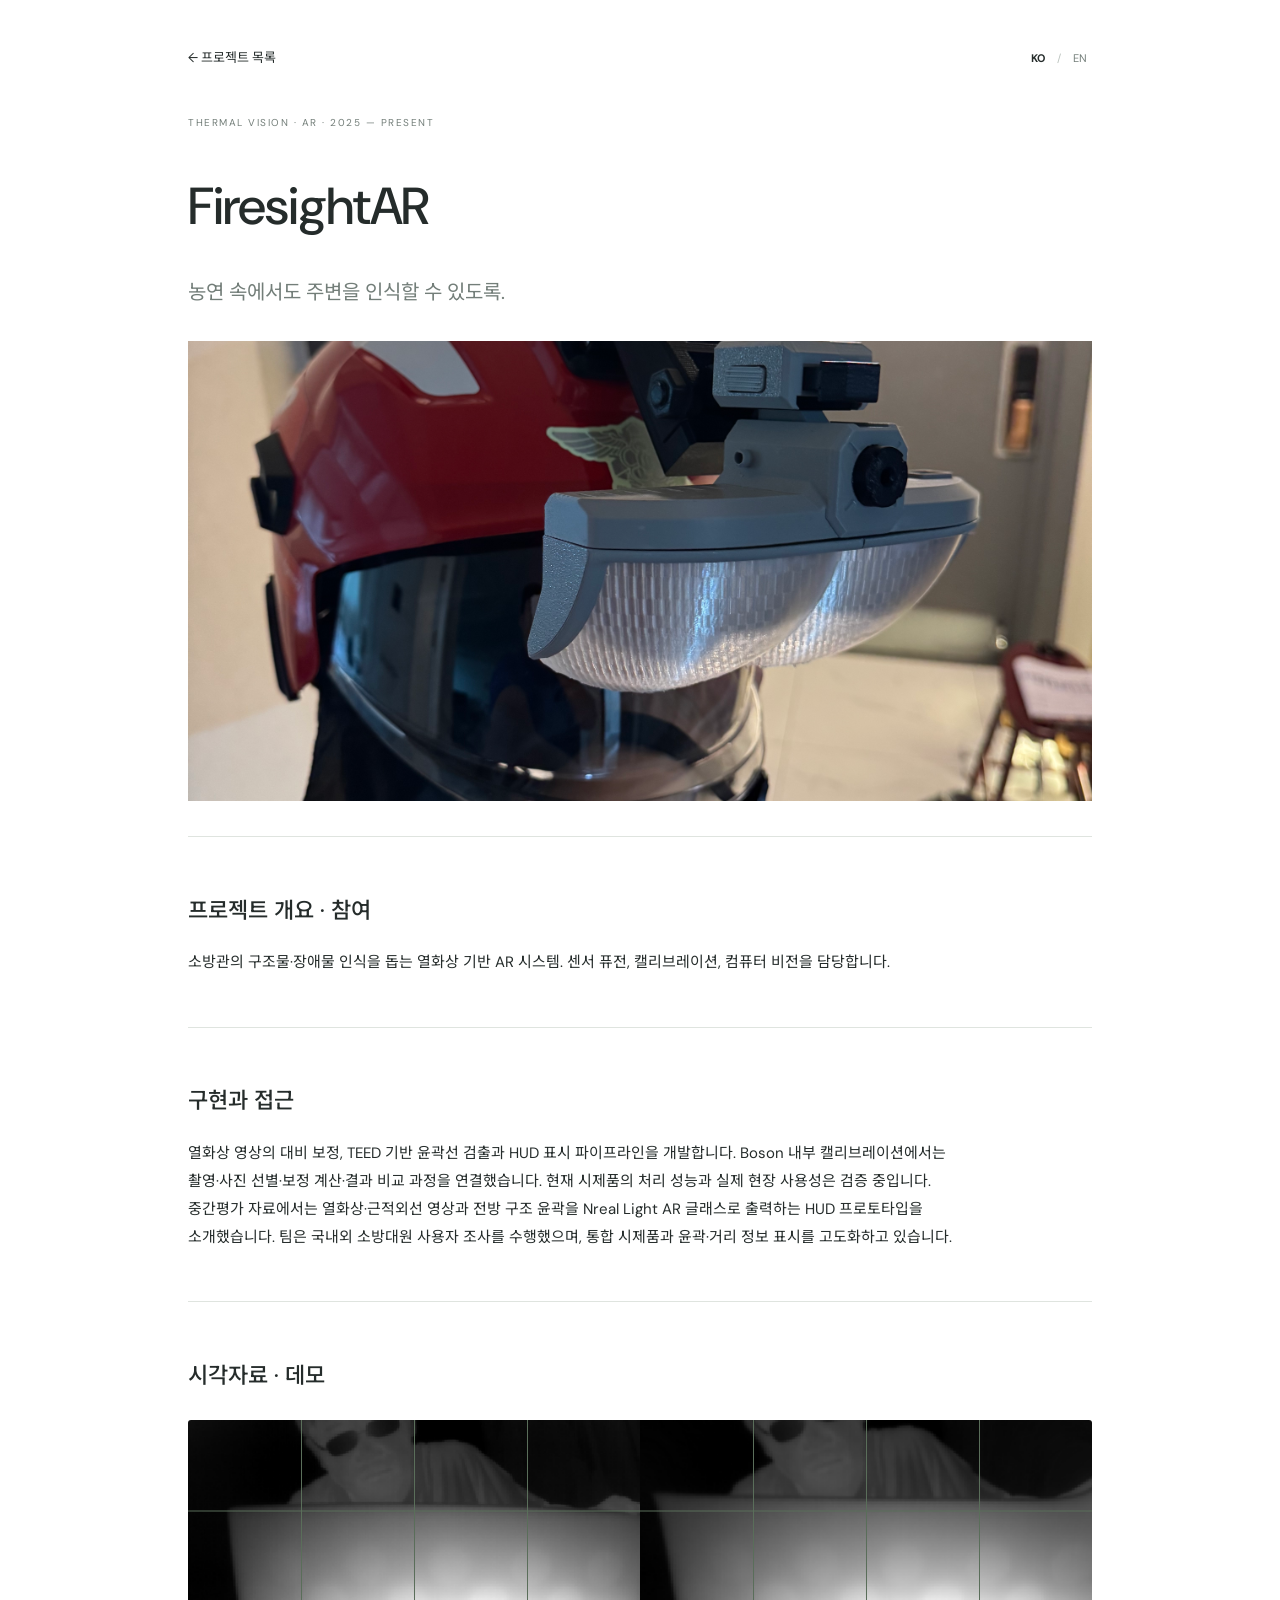
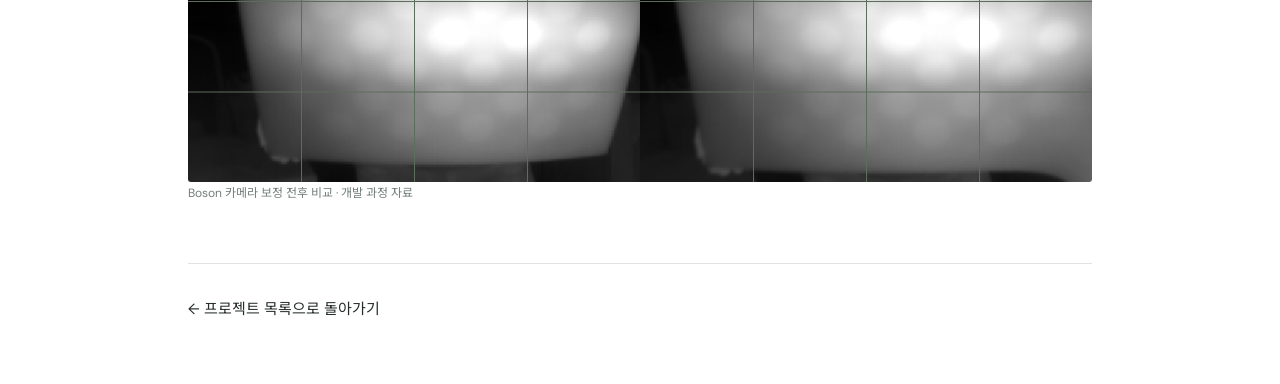
==== project-firesight.html @ 944ee296 "Publish bilingual CV and project portfolio" ====
<!doctype html><html lang="ko" data-lang="ko"><head><meta charset="utf-8"><meta name="viewport" content="width=device-width,initial-scale=1"><title>FiresightAR — Sihyeon Yu</title><link rel="stylesheet" href="style.css"><script src="app.js" defer></script></head><body><main class="case-study"><header><a href="index.html#project-firesight"><span class="i18n "><span lang="ko">← 프로젝트 목록</span><span lang="en">← All projects</span></span></a><div class="language" aria-label="Language"><button type="button" data-language="ko" aria-pressed="true">KO</button><span>/</span><button type="button" data-language="en" aria-pressed="false">EN</button></div></header><section class="case-hero"><span class="eyebrow">THERMAL VISION · AR · 2025 — PRESENT</span><h1 class="i18n "><span lang="ko">FiresightAR</span><span lang="en">FiresightAR</span></h1><p class="i18n case-subtitle"><span lang="ko">농연 속에서도 주변을 인식할 수 있도록.</span><span lang="en">Making surroundings legible in low visibility.</span></p><div class="case-cover firesight"><img src="assets/firesight-prototype.jpg" alt="FiresightAR" loading="lazy"></div></section><section><h2 class="i18n "><span lang="ko">프로젝트 개요 · 참여</span><span lang="en">Overview & contribution</span></h2><p class="i18n "><span lang="ko">소방관의 구조물·장애물 인식을 돕는 열화상 기반 AR 시스템. 센서 퓨전, 캘리브레이션, 컴퓨터 비전을 담당합니다.</span><span lang="en">A thermal-imaging AR system for firefighter situational awareness. My work focuses on sensor fusion, calibration, and computer vision.</span></p></section><section><h2 class="i18n "><span lang="ko">구현과 접근</span><span lang="en">Approach & implementation</span></h2><p class="i18n "><span lang="ko">열화상 영상의 대비 보정, TEED 기반 윤곽선 검출과 HUD 표시 파이프라인을 개발합니다. Boson 내부 캘리브레이션에서는 촬영·사진 선별·보정 계산·결과 비교 과정을 연결했습니다. 현재 시제품의 처리 성능과 실제 현장 사용성은 검증 중입니다. 중간평가 자료에서는 열화상·근적외선 영상과 전방 구조 윤곽을 Nreal Light AR 글래스로 출력하는 HUD 프로토타입을 소개했습니다. 팀은 국내외 소방대원 사용자 조사를 수행했으며, 통합 시제품과 윤곽·거리 정보 표시를 고도화하고 있습니다.</span><span lang="en">I develop a pipeline for thermal-image enhancement, TEED-based edge detection, and HUD visualization. The Boson intrinsic-calibration workflow connects capture, image selection, calibration, and result review. Runtime performance and field usability remain under evaluation. The interim project review documents a HUD prototype displaying thermal/near-infrared imagery and structural outlines through Nreal Light AR glasses. The team conducted firefighter user research in Korea and the US; integration and outline/distance visualization remain ongoing development work.</span></p></section><section class="case-materials"><h2 class="i18n "><span lang="ko">시각자료 · 데모</span><span lang="en">Visuals & demo</span></h2><figure class="calibration"><img src="assets/thermal.png" alt="Boson calibration comparison" loading="lazy"><figcaption><span class="i18n "><span lang="ko">Boson 카메라 보정 전후 비교 · 개발 과정 자료</span><span lang="en">Boson calibration comparison · work in progress</span></span></figcaption></figure></section><footer><a href="index.html#project-firesight"><span class="i18n "><span lang="ko">← 프로젝트 목록으로 돌아가기</span><span lang="en">← Back to all projects</span></span></a></footer></main></body></html>
---- style.css ----
@import url('https://fonts.googleapis.com/css2?family=DM+Sans:wght@400;500;600;700&family=Noto+Sans+KR:wght@400;500;600;700&display=swap');
:root{--ink:#252c2b;--muted:#737e79;--accent:#39766b;--line:#dfe4df;--bg:#ffffff}*{box-sizing:border-box}html{scroll-behavior:smooth;scroll-padding-top:35px}body{margin:0;background:var(--bg);color:var(--ink);font-family:'DM Sans','Noto Sans KR',sans-serif;font-size:15px;line-height:1.85;word-break:keep-all}html[data-lang=ko] [lang=en],html[data-lang=en] [lang=ko]{display:none}a{color:inherit;text-decoration:none}a:hover{color:var(--accent)}a:focus-visible,button:focus-visible,summary:focus-visible{outline:2px solid var(--accent);outline-offset:5px}.shell{max-width:1360px;margin:auto;display:grid;grid-template-columns:260px minmax(0,1fr);gap:86px;padding:0 64px}aside{position:sticky;top:0;height:100vh;max-height:1000px;padding:48px 0 30px;display:flex;flex-direction:column}.wordmark{font-size:42px;font-weight:700;line-height:1;letter-spacing:-4px}.wordmark span{color:var(--accent)}h1{font-size:28px;margin:46px 0 0;letter-spacing:-1px;font-weight:500}.name-secondary{margin:0;color:var(--muted);font-size:14px}.identity>p:last-child{font-size:13px;color:var(--muted);line-height:1.8;margin-top:20px}nav{display:grid;gap:10px;margin-top:44px;font-size:14px}nav a{position:relative;padding-left:18px;color:var(--muted)}nav a:before{content:'';position:absolute;left:0;top:12px;width:5px;height:5px;border-radius:50%;background:transparent}nav a.active{color:var(--ink)}nav a.active:before{background:var(--accent)}.aside-bottom{margin-top:auto;padding-top:24px}.email{font-size:12px}.aside-bottom small{font-size:9px;letter-spacing:1.7px;color:var(--muted)}main{min-width:0}header{display:flex;align-items:center;justify-content:space-between;padding:43px 0 0}.eyebrow,.number{font-size:10px;letter-spacing:1.5px;color:var(--muted)}.language{display:flex;align-items:center;gap:7px;font-size:11px}.language button{background:none;border:0;font:inherit;color:var(--muted);cursor:pointer;padding:5px}.language button[aria-pressed=true]{color:var(--ink);font-weight:700}.language>span{color:#bbc3be}section{padding:58px 0;border-bottom:1px solid var(--line)}.intro{padding-top:66px;padding-bottom:65px}.intro-label{font-size:12px;display:flex;align-items:center;gap:9px;color:var(--muted)}.dot{width:6px;height:6px;border-radius:100%;background:var(--accent)}.intro h2{font-size:clamp(30px,3.6vw,48px);line-height:1.35;font-weight:500;letter-spacing:-2px;margin:23px 0 28px}.intro em{font-style:normal;color:var(--accent)}.intro p{max-width:630px;color:#69746f;font-size:14px}.intro .intro-description{font-size:17px;line-height:1.85;color:var(--ink);margin-bottom:15px}.interests{display:flex;gap:8px;flex-wrap:wrap;margin-top:27px}.interests span{border:1px solid var(--line);border-radius:30px;padding:4px 12px;font-size:10px;color:#596b63}.section-head{display:flex;align-items:center;gap:18px;margin-bottom:35px}.section-head h2{font-size:21px;font-weight:500;letter-spacing:-.6px;margin:0}.number{font-size:11px;color:var(--accent)}.project{display:grid;grid-template-columns:220px minmax(0,1fr);gap:28px;margin:0 0 44px}.project:last-child{margin-bottom:0}.project-image{height:165px;overflow:hidden;background:#edf0eb;border-radius:3px;margin-top:5px}.project-image img{height:100%;width:100%;object-fit:cover}.project-image.loupe img{object-fit:cover;transform:scale(1.3)}.project-image.sophybara img{object-fit:contain;background:#f1eee5;padding:9px}.project-image.firesight img{object-fit:cover;filter:contrast(1.2)}.project-meta{display:flex;justify-content:space-between;gap:8px;font-size:8px;letter-spacing:.5px;color:var(--muted);line-height:1.7}.project-meta time{white-space:nowrap}h3{font-size:20px;font-weight:500;line-height:1.5;margin:9px 0}.project-info p{font-size:12px;line-height:1.9;color:#6b756f;margin:9px 0}.project-info .project-subtitle{color:var(--ink);font-size:13px}.links{display:flex;flex-wrap:wrap;gap:8px 18px;font-size:11px;margin:12px 0}.links a{border-bottom:1px solid #bdcac2;padding-bottom:1px}.links a>span:last-child{margin-left:4px;color:var(--accent)}details{margin-top:12px}summary{list-style:none;cursor:pointer;font-size:11px;color:var(--accent);display:flex;justify-content:space-between;max-width:180px}summary::-webkit-details-marker{display:none}details[open] summary>span:last-child{transform:rotate(45deg)}.detail-content{padding-top:7px}video{width:100%;max-height:360px;background:#131815;border-radius:3px;margin-top:12px}.road-art{height:100%;display:flex;align-items:center;justify-content:center;flex-direction:column;background:#e4eae3;position:relative}.road-art>span{font-size:46px;font-weight:600;color:#617b6a;letter-spacing:-5px}.road-art b{font-size:11px;font-weight:400;letter-spacing:1px}.road-art i{width:160%;height:1px;background:#c2cfc0;transform:rotate(-25deg);position:absolute}.row-meta{display:flex;justify-content:space-between;gap:15px;color:var(--muted);font-size:12px}.lead-small{font-size:16px;margin-top:25px}ul{padding-left:19px;color:#69746f;font-size:13px}li{padding:4px 0}.paper{border-left:2px solid var(--accent);padding-left:24px}.paper h3{font-size:19px;max-width:650px;line-height:1.6}.paper p{font-size:13px;color:#6b756f}.paper .authors{font-size:11px}.authors strong{color:var(--ink);font-weight:600}.timeline-entry{display:grid;grid-template-columns:130px 1fr;gap:20px;margin:25px 0}.timeline-entry>time{color:var(--muted);font-size:11px;padding-top:5px}.timeline-entry h3{font-size:14px;margin:0;font-weight:500}.timeline-entry p{font-size:12px;color:var(--muted);margin:5px 0}.timeline-entry .links{margin:5px 0}.activity-links{margin-left:150px;margin-top:-12px}footer{padding:65px 0 30px}footer h2{font-size:26px;font-weight:500;letter-spacing:-.7px}.contact{font-size:17px;color:var(--accent)}.footer-meta{border-top:1px solid var(--line);margin-top:70px;padding-top:21px;display:flex;justify-content:space-between;gap:12px;font-size:10px;color:var(--muted)}.skip{position:fixed;left:10px;top:-100px;z-index:50;background:white;padding:10px}.skip:focus{top:10px}@media(min-width:1450px){.shell{gap:110px}}@media(max-width:1100px){.shell{padding:0 35px;gap:45px;grid-template-columns:210px minmax(0,1fr)}.project{grid-template-columns:160px 1fr;gap:20px}.project-image{height:130px}.project-meta{display:block}.project-meta time{display:block}}@media(max-width:760px){.shell{display:block;padding:0 24px}aside{position:static;height:auto;padding:26px 0 22px;display:grid;grid-template-columns:auto 1fr;gap:0 22px;border-bottom:1px solid var(--line)}.wordmark{font-size:38px;align-self:center}.identity h1{font-size:21px;margin:0}.identity .name-secondary{font-size:11px}.identity>p:last-child,.aside-bottom{display:none}nav{display:flex;grid-column:1/-1;overflow:auto;gap:21px;margin:25px 0 0;font-size:12px;white-space:nowrap}nav a{padding-left:0}nav a:before{display:none}header{padding-top:22px}.intro{padding-top:40px;padding-bottom:40px}.intro h2{font-size:34px;letter-spacing:-1.5px}.intro .intro-description{font-size:15px}.intro p{font-size:13px}.project{grid-template-columns:1fr;gap:15px;margin-bottom:38px}.project-image{height:220px;margin:0}.project-image.loupe img{transform:none;object-fit:cover}.project-image.sophybara img{padding:15px}.project-meta{display:flex;font-size:8px}.project-info p{font-size:13px}section{padding:40px 0}.section-head{margin-bottom:25px}.timeline-entry{grid-template-columns:85px 1fr;gap:13px}.timeline-entry>time{font-size:10px}.row-meta{display:block}.row-meta time{display:block}.activity-links{margin-left:98px}.footer-meta{flex-wrap:wrap;margin-top:45px}.paper{padding-left:17px}footer{padding-top:45px}}@media(prefers-reduced-motion:reduce){html{scroll-behavior:auto}}@media print{aside,header,.language,video,details,footer{display:none}.shell{display:block;padding:0}section{break-inside:avoid}body{background:#fff}.project{break-inside:avoid}}
.cone-art{height:100%;padding:15px;background:#eaf0e8;display:flex;flex-direction:column;align-items:center;justify-content:center}.cone-art span,.cone-art b{font-size:9px;letter-spacing:2px;color:#608477;font-weight:400}.cone-art svg{max-height:110px;width:100%}

.project-image.firesight img{filter:none;object-position:50% 58%}.calibration{margin:15px 0}.calibration img{width:100%;border-radius:3px}.calibration figcaption{font-size:10px;color:var(--muted)}

.project-image>a{display:block;height:100%}.project-open{display:inline-block;margin-top:12px;font-size:12px;color:var(--accent);border-bottom:1px solid var(--line);padding-bottom:3px}.case-study{max-width:1000px;margin:auto;padding:0 48px}.case-study header{gap:24px}.case-study header>a{font-size:13px}.case-study section{padding:35px 0}.case-hero h1{font-size:52px;margin:22px 0 8px}.case-subtitle{color:var(--muted);font-size:20px}.case-cover{margin-top:30px;background:#f7f8f7;text-align:center}.case-cover img{display:block;width:100%;max-height:520px;object-fit:contain}.case-cover.firesight img{object-fit:cover;object-position:50% 58%;height:460px}.case-study h2{font-size:22px;font-weight:500}.case-study p{max-width:78ch}.case-materials img,.case-materials video{display:block;max-width:100%;width:100%;height:auto}.case-materials figure{margin:24px 0}.case-materials figcaption{font-size:12px;color:var(--muted)}.case-materials video{background:#111}.video-embed{aspect-ratio:16/9}.video-embed iframe{width:100%;height:100%;border:0}.article-list{padding-left:18px;font-size:12px}.article-list li{margin:8px 0}.case-study footer{padding:32px 0 60px}@media(max-width:760px){.case-study{padding:0 24px}.case-hero h1{font-size:36px}.case-subtitle{font-size:16px}.case-cover.firesight img{height:320px}}
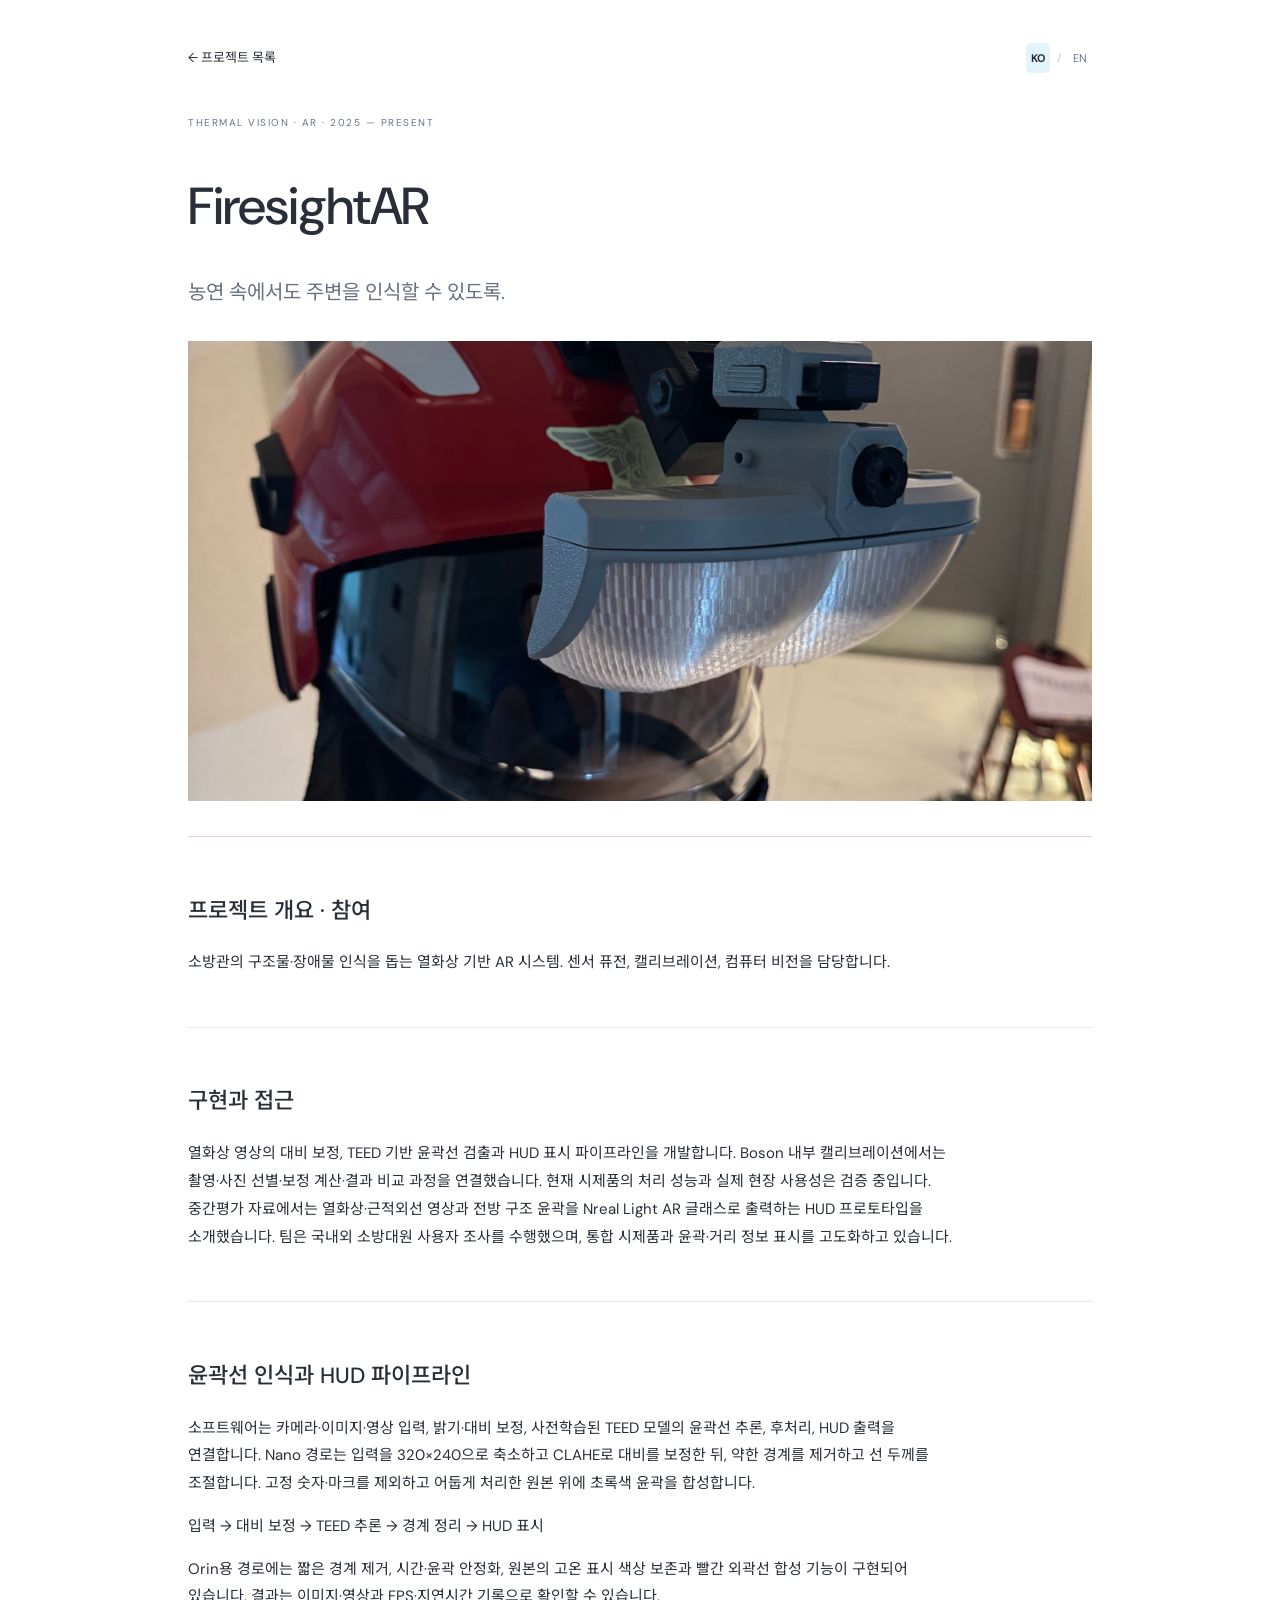
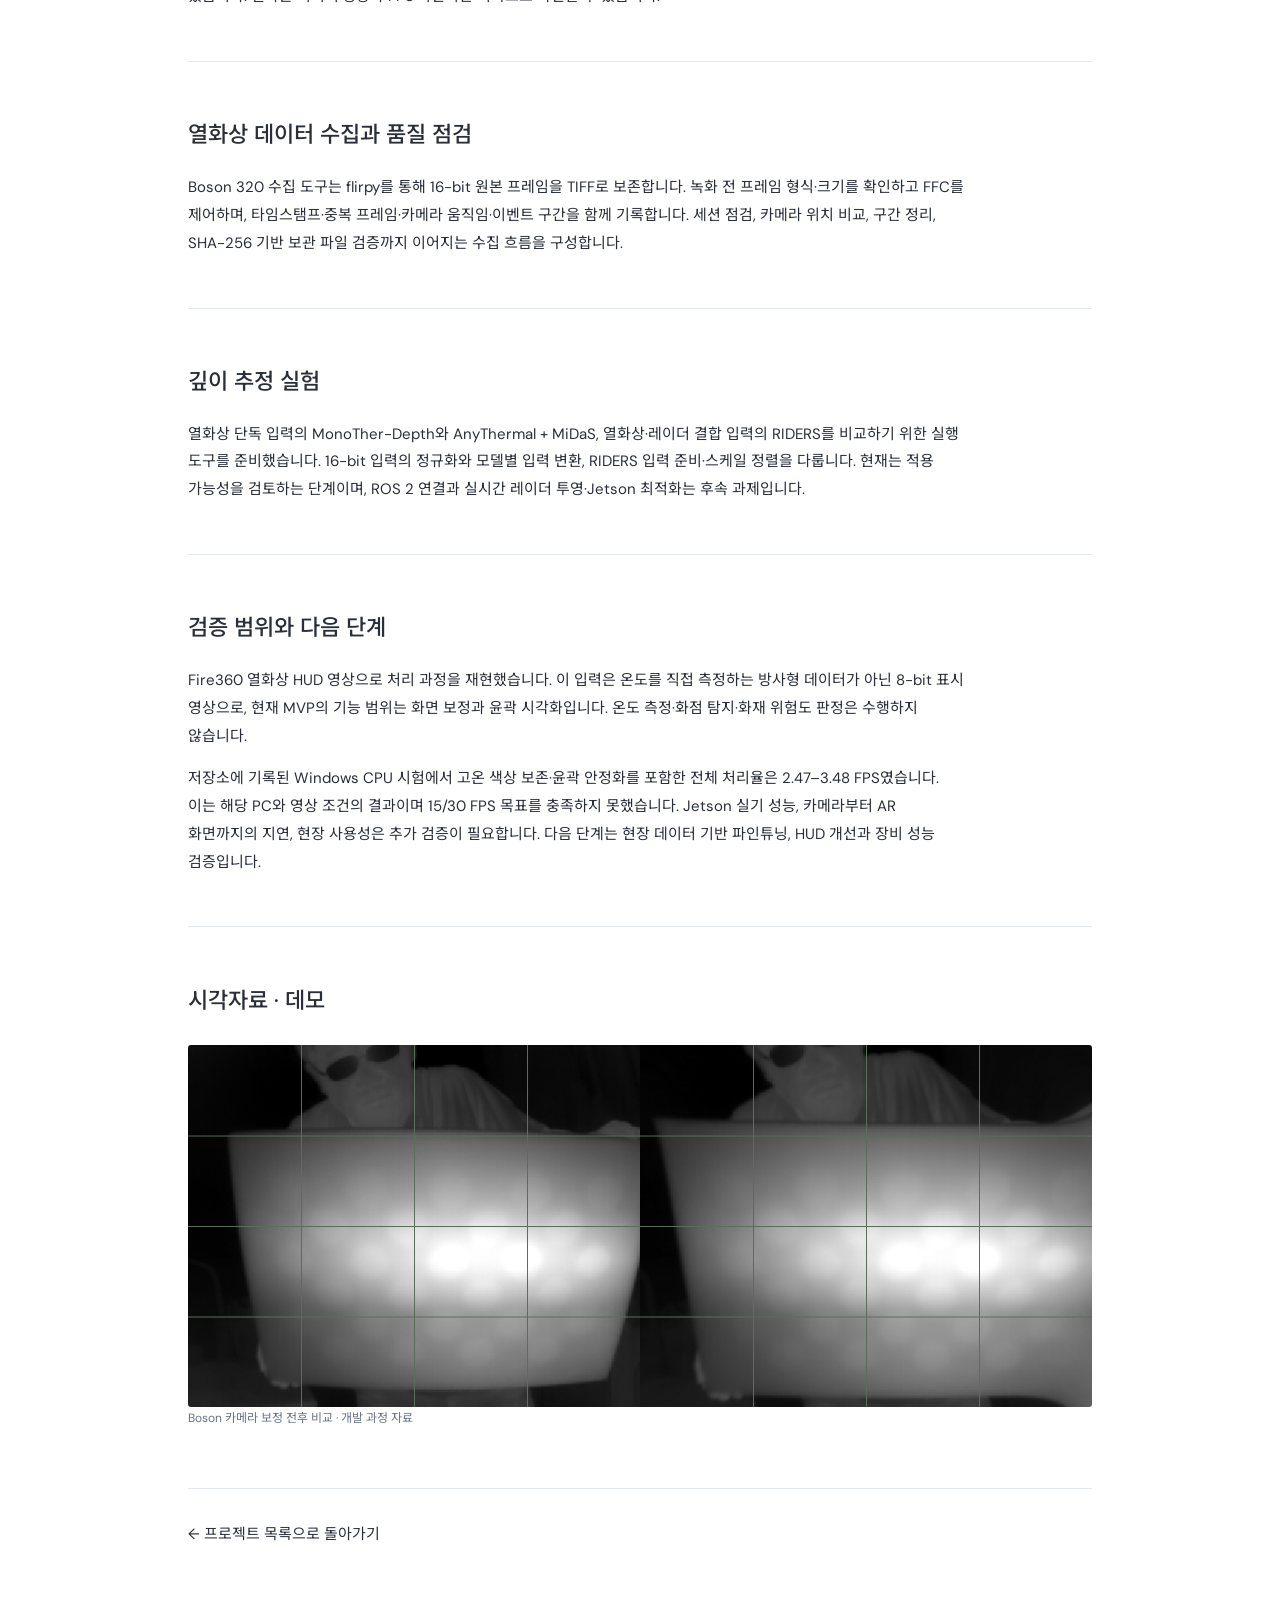
==== commit 2b2fd763: "Expand Firesight technical overview and refine headline" ====
--- a/project-firesight.html
+++ b/project-firesight.html
@@ -1 +1 @@
-<!doctype html><html lang="ko" data-lang="ko"><head><meta charset="utf-8"><meta name="viewport" content="width=device-width,initial-scale=1"><title>FiresightAR — Sihyeon Yu</title><link rel="stylesheet" href="style.css"><script src="app.js" defer></script></head><body><main class="case-study"><header><a href="index.html#project-firesight"><span class="i18n "><span lang="ko">← 프로젝트 목록</span><span lang="en">← All projects</span></span></a><div class="language" aria-label="Language"><button type="button" data-language="ko" aria-pressed="true">KO</button><span>/</span><button type="button" data-language="en" aria-pressed="false">EN</button></div></header><section class="case-hero"><span class="eyebrow">THERMAL VISION · AR · 2025 — PRESENT</span><h1 class="i18n "><span lang="ko">FiresightAR</span><span lang="en">FiresightAR</span></h1><p class="i18n case-subtitle"><span lang="ko">농연 속에서도 주변을 인식할 수 있도록.</span><span lang="en">Making surroundings legible in low visibility.</span></p><div class="case-cover firesight"><img src="assets/firesight-prototype.jpg" alt="FiresightAR" loading="lazy"></div></section><section><h2 class="i18n "><span lang="ko">프로젝트 개요 · 참여</span><span lang="en">Overview & contribution</span></h2><p class="i18n "><span lang="ko">소방관의 구조물·장애물 인식을 돕는 열화상 기반 AR 시스템. 센서 퓨전, 캘리브레이션, 컴퓨터 비전을 담당합니다.</span><span lang="en">A thermal-imaging AR system for firefighter situational awareness. My work focuses on sensor fusion, calibration, and computer vision.</span></p></section><section><h2 class="i18n "><span lang="ko">구현과 접근</span><span lang="en">Approach & implementation</span></h2><p class="i18n "><span lang="ko">열화상 영상의 대비 보정, TEED 기반 윤곽선 검출과 HUD 표시 파이프라인을 개발합니다. Boson 내부 캘리브레이션에서는 촬영·사진 선별·보정 계산·결과 비교 과정을 연결했습니다. 현재 시제품의 처리 성능과 실제 현장 사용성은 검증 중입니다. 중간평가 자료에서는 열화상·근적외선 영상과 전방 구조 윤곽을 Nreal Light AR 글래스로 출력하는 HUD 프로토타입을 소개했습니다. 팀은 국내외 소방대원 사용자 조사를 수행했으며, 통합 시제품과 윤곽·거리 정보 표시를 고도화하고 있습니다.</span><span lang="en">I develop a pipeline for thermal-image enhancement, TEED-based edge detection, and HUD visualization. The Boson intrinsic-calibration workflow connects capture, image selection, calibration, and result review. Runtime performance and field usability remain under evaluation. The interim project review documents a HUD prototype displaying thermal/near-infrared imagery and structural outlines through Nreal Light AR glasses. The team conducted firefighter user research in Korea and the US; integration and outline/distance visualization remain ongoing development work.</span></p></section><section class="case-materials"><h2 class="i18n "><span lang="ko">시각자료 · 데모</span><span lang="en">Visuals & demo</span></h2><figure class="calibration"><img src="assets/thermal.png" alt="Boson calibration comparison" loading="lazy"><figcaption><span class="i18n "><span lang="ko">Boson 카메라 보정 전후 비교 · 개발 과정 자료</span><span lang="en">Boson calibration comparison · work in progress</span></span></figcaption></figure></section><footer><a href="index.html#project-firesight"><span class="i18n "><span lang="ko">← 프로젝트 목록으로 돌아가기</span><span lang="en">← Back to all projects</span></span></a></footer></main></body></html>+<!doctype html><html lang="ko" data-lang="ko"><head><meta charset="utf-8"><meta name="viewport" content="width=device-width,initial-scale=1"><title>FiresightAR — Sihyeon Yu</title><link rel="stylesheet" href="style.css"><script src="app.js" defer></script></head><body><main class="case-study"><header><a href="index.html#project-firesight"><span class="i18n "><span lang="ko">← 프로젝트 목록</span><span lang="en">← All projects</span></span></a><div class="language" aria-label="Language"><button type="button" data-language="ko" aria-pressed="true">KO</button><span>/</span><button type="button" data-language="en" aria-pressed="false">EN</button></div></header><section class="case-hero"><span class="eyebrow">THERMAL VISION · AR · 2025 — PRESENT</span><h1 class="i18n "><span lang="ko">FiresightAR</span><span lang="en">FiresightAR</span></h1><p class="i18n case-subtitle"><span lang="ko">농연 속에서도 주변을 인식할 수 있도록.</span><span lang="en">Making surroundings legible in low visibility.</span></p><div class="case-cover firesight"><img src="assets/firesight-prototype.jpg" alt="FiresightAR" loading="lazy"></div></section><section><h2 class="i18n "><span lang="ko">프로젝트 개요 · 참여</span><span lang="en">Overview & contribution</span></h2><p class="i18n "><span lang="ko">소방관의 구조물·장애물 인식을 돕는 열화상 기반 AR 시스템. 센서 퓨전, 캘리브레이션, 컴퓨터 비전을 담당합니다.</span><span lang="en">A thermal-imaging AR system for firefighter situational awareness. My work focuses on sensor fusion, calibration, and computer vision.</span></p></section><section><h2 class="i18n "><span lang="ko">구현과 접근</span><span lang="en">Approach & implementation</span></h2><p class="i18n "><span lang="ko">열화상 영상의 대비 보정, TEED 기반 윤곽선 검출과 HUD 표시 파이프라인을 개발합니다. Boson 내부 캘리브레이션에서는 촬영·사진 선별·보정 계산·결과 비교 과정을 연결했습니다. 현재 시제품의 처리 성능과 실제 현장 사용성은 검증 중입니다. 중간평가 자료에서는 열화상·근적외선 영상과 전방 구조 윤곽을 Nreal Light AR 글래스로 출력하는 HUD 프로토타입을 소개했습니다. 팀은 국내외 소방대원 사용자 조사를 수행했으며, 통합 시제품과 윤곽·거리 정보 표시를 고도화하고 있습니다.</span><span lang="en">I develop a pipeline for thermal-image enhancement, TEED-based edge detection, and HUD visualization. The Boson intrinsic-calibration workflow connects capture, image selection, calibration, and result review. Runtime performance and field usability remain under evaluation. The interim project review documents a HUD prototype displaying thermal/near-infrared imagery and structural outlines through Nreal Light AR glasses. The team conducted firefighter user research in Korea and the US; integration and outline/distance visualization remain ongoing development work.</span></p></section><section><h2 class="i18n"><span lang="ko">윤곽선 인식과 HUD 파이프라인</span><span lang="en">Edge detection & HUD pipeline</span></h2><p class="i18n"><span lang="ko">소프트웨어는 카메라·이미지·영상 입력, 밝기·대비 보정, 사전학습된 TEED 모델의 윤곽선 추론, 후처리, HUD 출력을 연결합니다. Nano 경로는 입력을 320×240으로 축소하고 CLAHE로 대비를 보정한 뒤, 약한 경계를 제거하고 선 두께를 조절합니다. 고정 숫자·마크를 제외하고 어둡게 처리한 원본 위에 초록색 윤곽을 합성합니다.</span><span lang="en">The software connects camera, image, or video input to contrast enhancement, pretrained TEED edge inference, postprocessing, and HUD output. The Nano path resizes frames to 320×240, applies CLAHE, suppresses weak edges, and adjusts line thickness. Fixed numbers and logos are masked before green outlines are composited over a dimmed source image.</span></p><p class="i18n"><span lang="ko">입력 → 대비 보정 → TEED 추론 → 경계 정리 → HUD 표시</span><span lang="en">Input → Contrast enhancement → TEED inference → Edge cleanup → HUD</span></p><p class="i18n"><span lang="ko">Orin용 경로에는 짧은 경계 제거, 시간·윤곽 안정화, 원본의 고온 표시 색상 보존과 빨간 외곽선 합성 기능이 구현되어 있습니다. 결과는 이미지·영상과 FPS·지연시간 기록으로 확인할 수 있습니다.</span><span lang="en">The Orin path implements short-edge filtering, temporal and contour stabilization, preservation of the source’s hot-region display colors, and red contour overlays. Outputs include images, video, and FPS/latency records.</span></p></section><section><h2 class="i18n"><span lang="ko">열화상 데이터 수집과 품질 점검</span><span lang="en">Thermal capture & data quality</span></h2><p class="i18n"><span lang="ko">Boson 320 수집 도구는 flirpy를 통해 16-bit 원본 프레임을 TIFF로 보존합니다. 녹화 전 프레임 형식·크기를 확인하고 FFC를 제어하며, 타임스탬프·중복 프레임·카메라 움직임·이벤트 구간을 함께 기록합니다. 세션 점검, 카메라 위치 비교, 구간 정리, SHA-256 기반 보관 파일 검증까지 이어지는 수집 흐름을 구성합니다.</span><span lang="en">The Boson 320 capture tools preserve 16-bit raw frames as TIFF through flirpy. They check frame format and dimensions, control FFC, and record timestamps, duplicate frames, camera motion, and event intervals. The workflow includes session checks, camera-position comparisons, segment trimming, and SHA-256 verification of archived data.</span></p></section><section><h2 class="i18n"><span lang="ko">깊이 추정 실험</span><span lang="en">Depth-estimation experiments</span></h2><p class="i18n"><span lang="ko">열화상 단독 입력의 MonoTher-Depth와 AnyThermal + MiDaS, 열화상·레이더 결합 입력의 RIDERS를 비교하기 위한 실행 도구를 준비했습니다. 16-bit 입력의 정규화와 모델별 입력 변환, RIDERS 입력 준비·스케일 정렬을 다룹니다. 현재는 적용 가능성을 검토하는 단계이며, ROS 2 연결과 실시간 레이더 투영·Jetson 최적화는 후속 과제입니다.</span><span lang="en">The repository provides execution wrappers for MonoTher-Depth and AnyThermal + MiDaS with thermal-only input, and RIDERS with thermal/radar input. They cover 16-bit normalization, model-specific input conversion, and RIDERS input preparation and scale alignment. This work evaluates feasibility; ROS 2 integration, live radar projection, and Jetson optimization remain subsequent steps.</span></p></section><section><h2 class="i18n"><span lang="ko">검증 범위와 다음 단계</span><span lang="en">Validation scope & next steps</span></h2><p class="i18n"><span lang="ko">Fire360 열화상 HUD 영상으로 처리 과정을 재현했습니다. 이 입력은 온도를 직접 측정하는 방사형 데이터가 아닌 8-bit 표시 영상으로, 현재 MVP의 기능 범위는 화면 보정과 윤곽 시각화입니다. 온도 측정·화점 탐지·화재 위험도 판정은 수행하지 않습니다.</span><span lang="en">The processing pipeline has been reproduced on Fire360 thermal HUD video. These inputs are 8-bit display images rather than radiometric measurements. The MVP covers image enhancement and outline visualization; it does not measure temperature, detect fire sources, or assess fire risk.</span></p><p class="i18n"><span lang="ko">저장소에 기록된 Windows CPU 시험에서 고온 색상 보존·윤곽 안정화를 포함한 전체 처리율은 2.47–3.48 FPS였습니다. 이는 해당 PC와 영상 조건의 결과이며 15/30 FPS 목표를 충족하지 못했습니다. Jetson 실기 성능, 카메라부터 AR 화면까지의 지연, 현장 사용성은 추가 검증이 필요합니다. 다음 단계는 현장 데이터 기반 파인튜닝, HUD 개선과 장비 성능 검증입니다.</span><span lang="en">A documented Windows CPU benchmark achieved 2.47–3.48 FPS with hot-region color preservation and contour stabilization. This result is specific to the tested PC and videos and falls below the 15/30 FPS targets. Jetson hardware performance, camera-to-AR-display latency, and field usability require further validation. Next steps include fine-tuning on field data, HUD refinement, and hardware benchmarking.</span></p></section><section class="case-materials"><h2 class="i18n "><span lang="ko">시각자료 · 데모</span><span lang="en">Visuals & demo</span></h2><figure class="calibration"><img src="assets/thermal.png" alt="Boson calibration comparison" loading="lazy"><figcaption><span class="i18n "><span lang="ko">Boson 카메라 보정 전후 비교 · 개발 과정 자료</span><span lang="en">Boson calibration comparison · work in progress</span></span></figcaption></figure></section><footer><a href="index.html#project-firesight"><span class="i18n "><span lang="ko">← 프로젝트 목록으로 돌아가기</span><span lang="en">← Back to all projects</span></span></a></footer></main></body></html>
--- a/style.css
+++ b/style.css
@@ -6,3 +6,13 @@
 
 .project-image>a{display:block;height:100%}.project-open{display:inline-block;margin-top:12px;font-size:12px;color:var(--accent);border-bottom:1px solid var(--line);padding-bottom:3px}.case-study{max-width:1000px;margin:auto;padding:0 48px}.case-study header{gap:24px}.case-study header>a{font-size:13px}.case-study section{padding:35px 0}.case-hero h1{font-size:52px;margin:22px 0 8px}.case-subtitle{color:var(--muted);font-size:20px}.case-cover{margin-top:30px;background:#f7f8f7;text-align:center}.case-cover img{display:block;width:100%;max-height:520px;object-fit:contain}.case-cover.firesight img{object-fit:cover;object-position:50% 58%;height:460px}.case-study h2{font-size:22px;font-weight:500}.case-study p{max-width:78ch}.case-materials img,.case-materials video{display:block;max-width:100%;width:100%;height:auto}.case-materials figure{margin:24px 0}.case-materials figcaption{font-size:12px;color:var(--muted)}.case-materials video{background:#111}.video-embed{aspect-ratio:16/9}.video-embed iframe{width:100%;height:100%;border:0}.article-list{padding-left:18px;font-size:12px}.article-list li{margin:8px 0}.case-study footer{padding:32px 0 60px}@media(max-width:760px){.case-study{padding:0 24px}.case-hero h1{font-size:36px}.case-subtitle{font-size:16px}.case-cover.firesight img{height:320px}}
 
+/* White canvas with sky, butter yellow, and blush accents. */
+:root{--ink:#292e38;--muted:#687283;--accent:#27739b;--line:#e3e8ef;--bg:#fff;--sky:#e4f4fc;--yellow:#fff3bf;--pink:#fbe5ef}
+.intro em{color:var(--accent)}.dot{background:#e6bd43;box-shadow:0 0 0 4px #fff8dc}.wordmark span{color:#df91b1}
+.intro p,.project-info p,.paper p,ul{color:#657080}.project-info .project-subtitle,.intro .intro-description{color:var(--ink)}
+.interests span{border:0;color:#455366}.interests span:nth-child(3n+1){background:var(--sky)}.interests span:nth-child(3n+2){background:var(--yellow)}.interests span:nth-child(3n){background:var(--pink)}
+.number{display:inline-flex;align-items:center;justify-content:center;width:30px;height:30px;border-radius:50%;background:var(--sky);color:#38637c;letter-spacing:0}.section-head{gap:14px}section:nth-of-type(3n) .number{background:var(--yellow);color:#6d5b22}section:nth-of-type(3n+1) .number{background:var(--pink);color:#805168}
+.language button[aria-pressed=true]{background:var(--sky);border-radius:5px}.project-open{border-color:#c4dfeF}.links a{border-color:#c6dbe7}.paper{border-color:#efb6ce}.project-image,.case-cover{background:#f2f8fc}.project-image.sophybara img{background:#fff8df}.case-cover.loupe{background:#fcf2f7}.case-study .case-hero{border-bottom-color:#efc8d9}
+header:has(>.language:only-child){justify-content:flex-end}.intro-label[hidden]{display:none}
+
+.intro em{color:#4198c5}
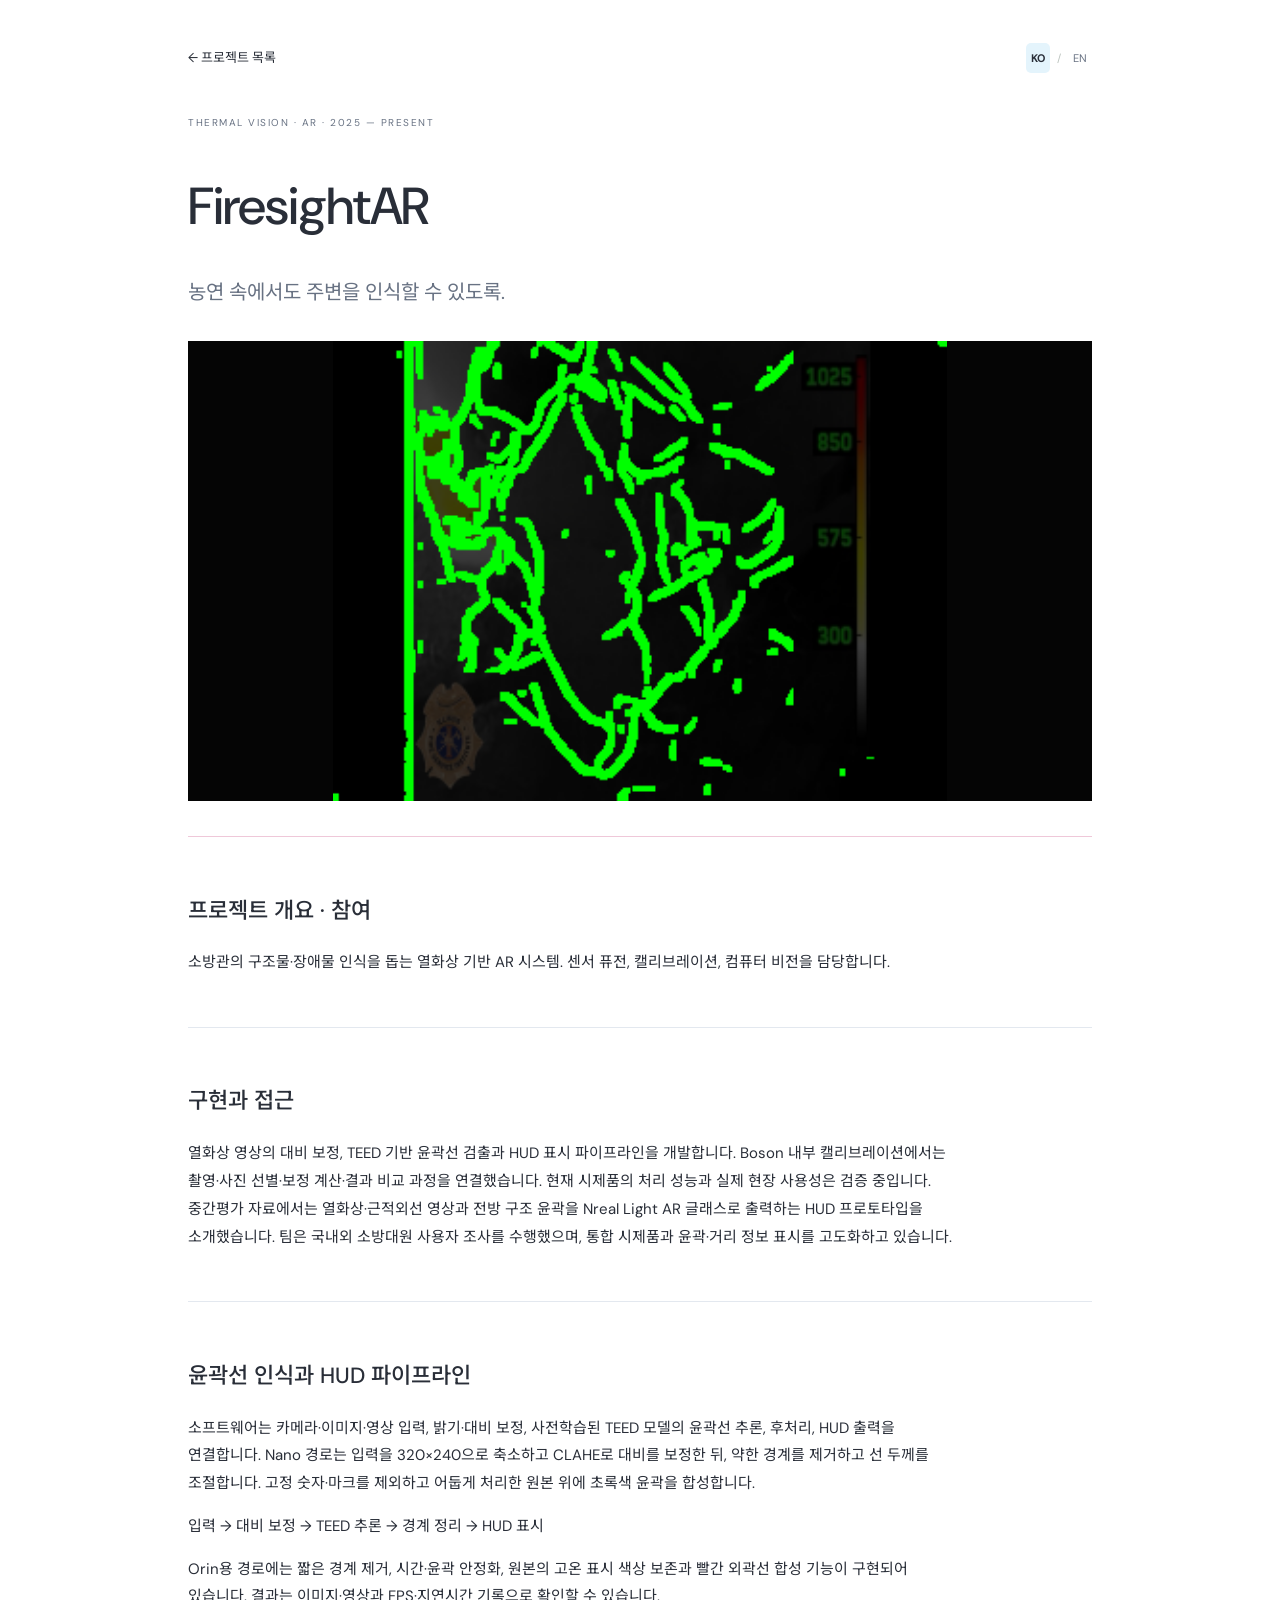
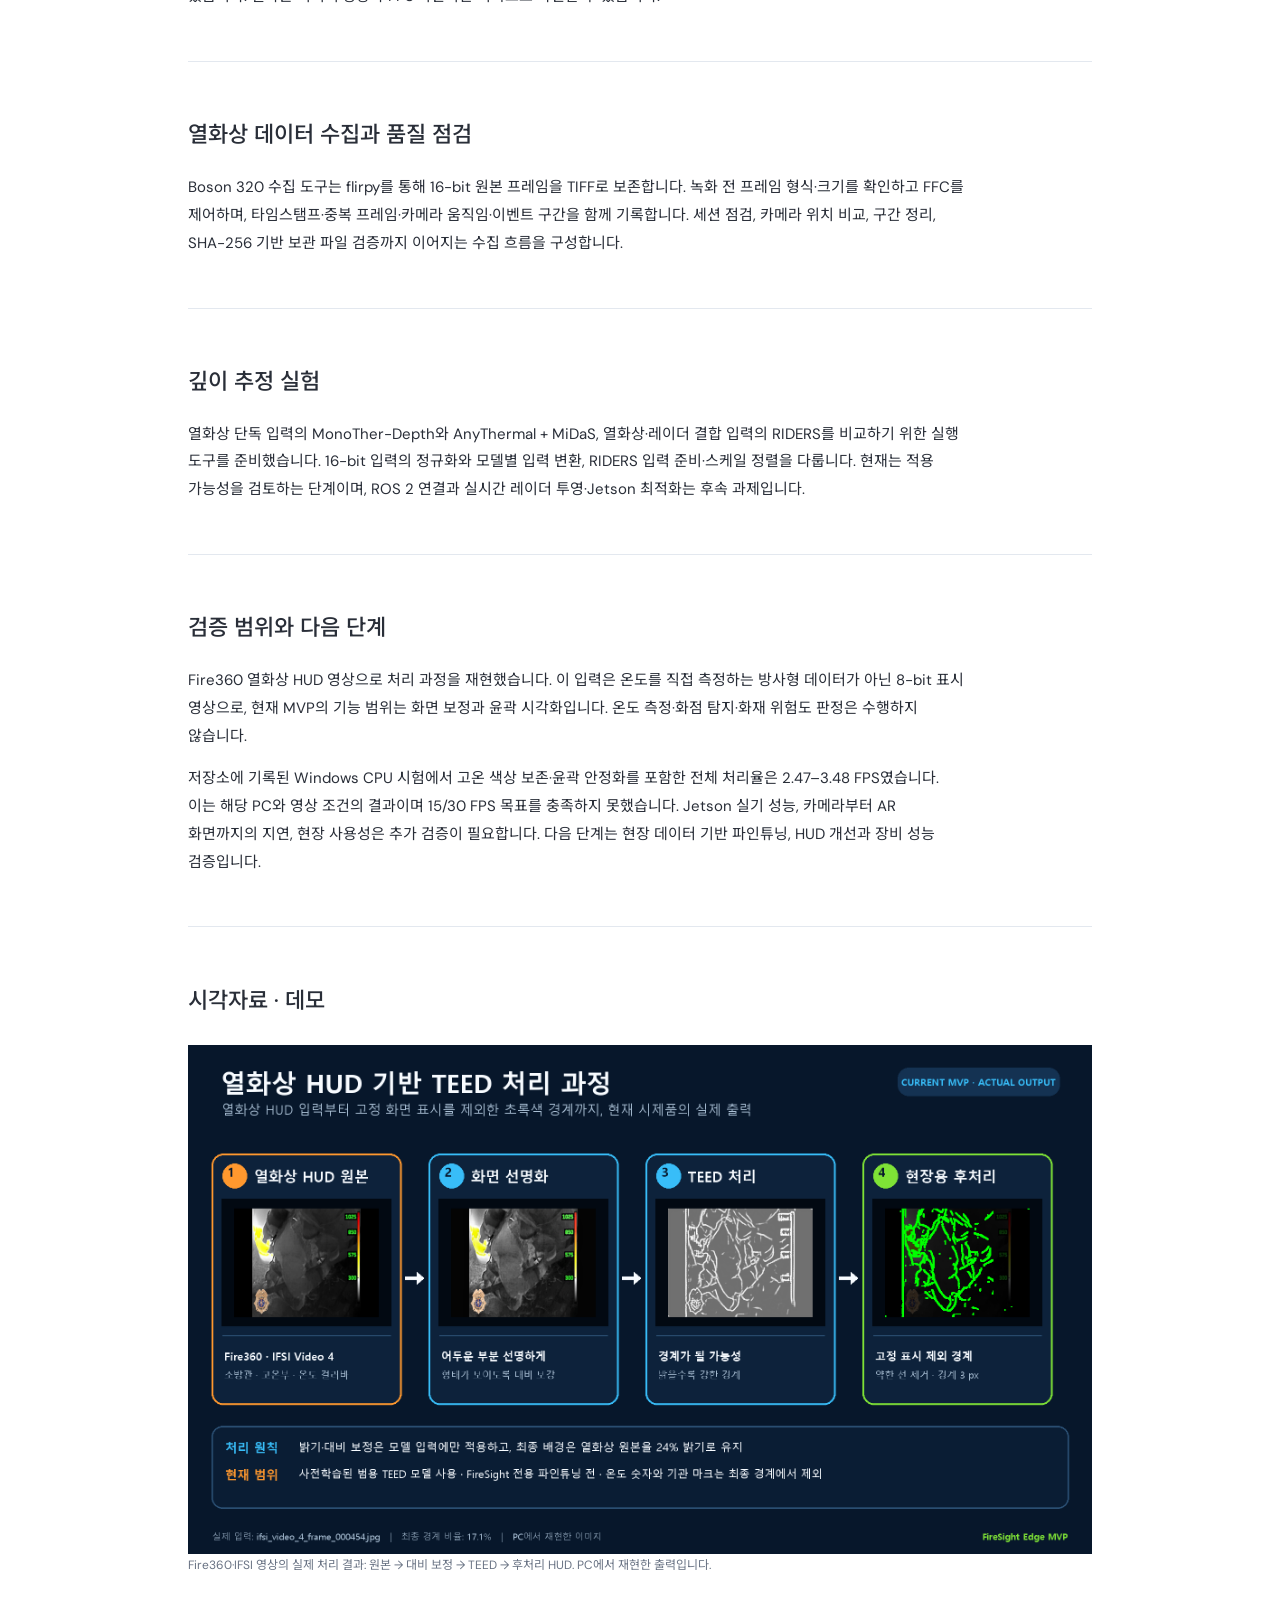
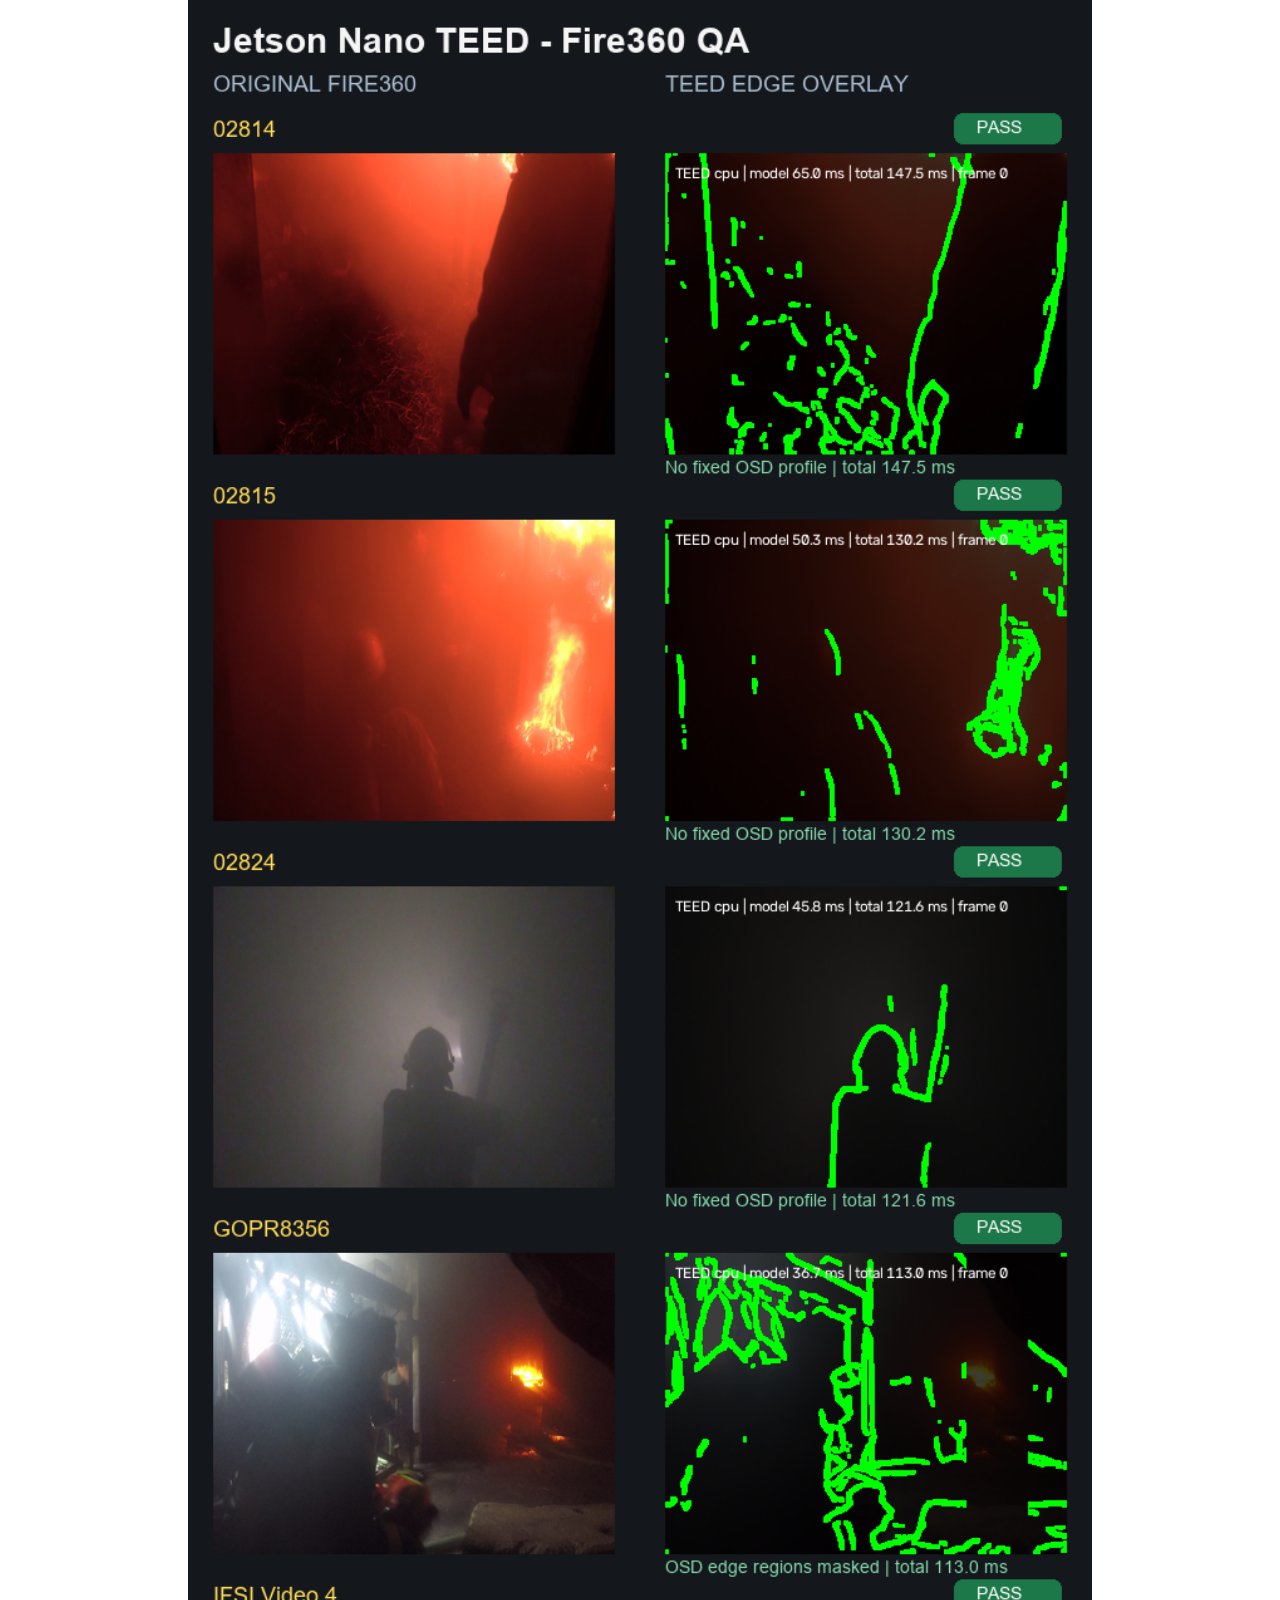
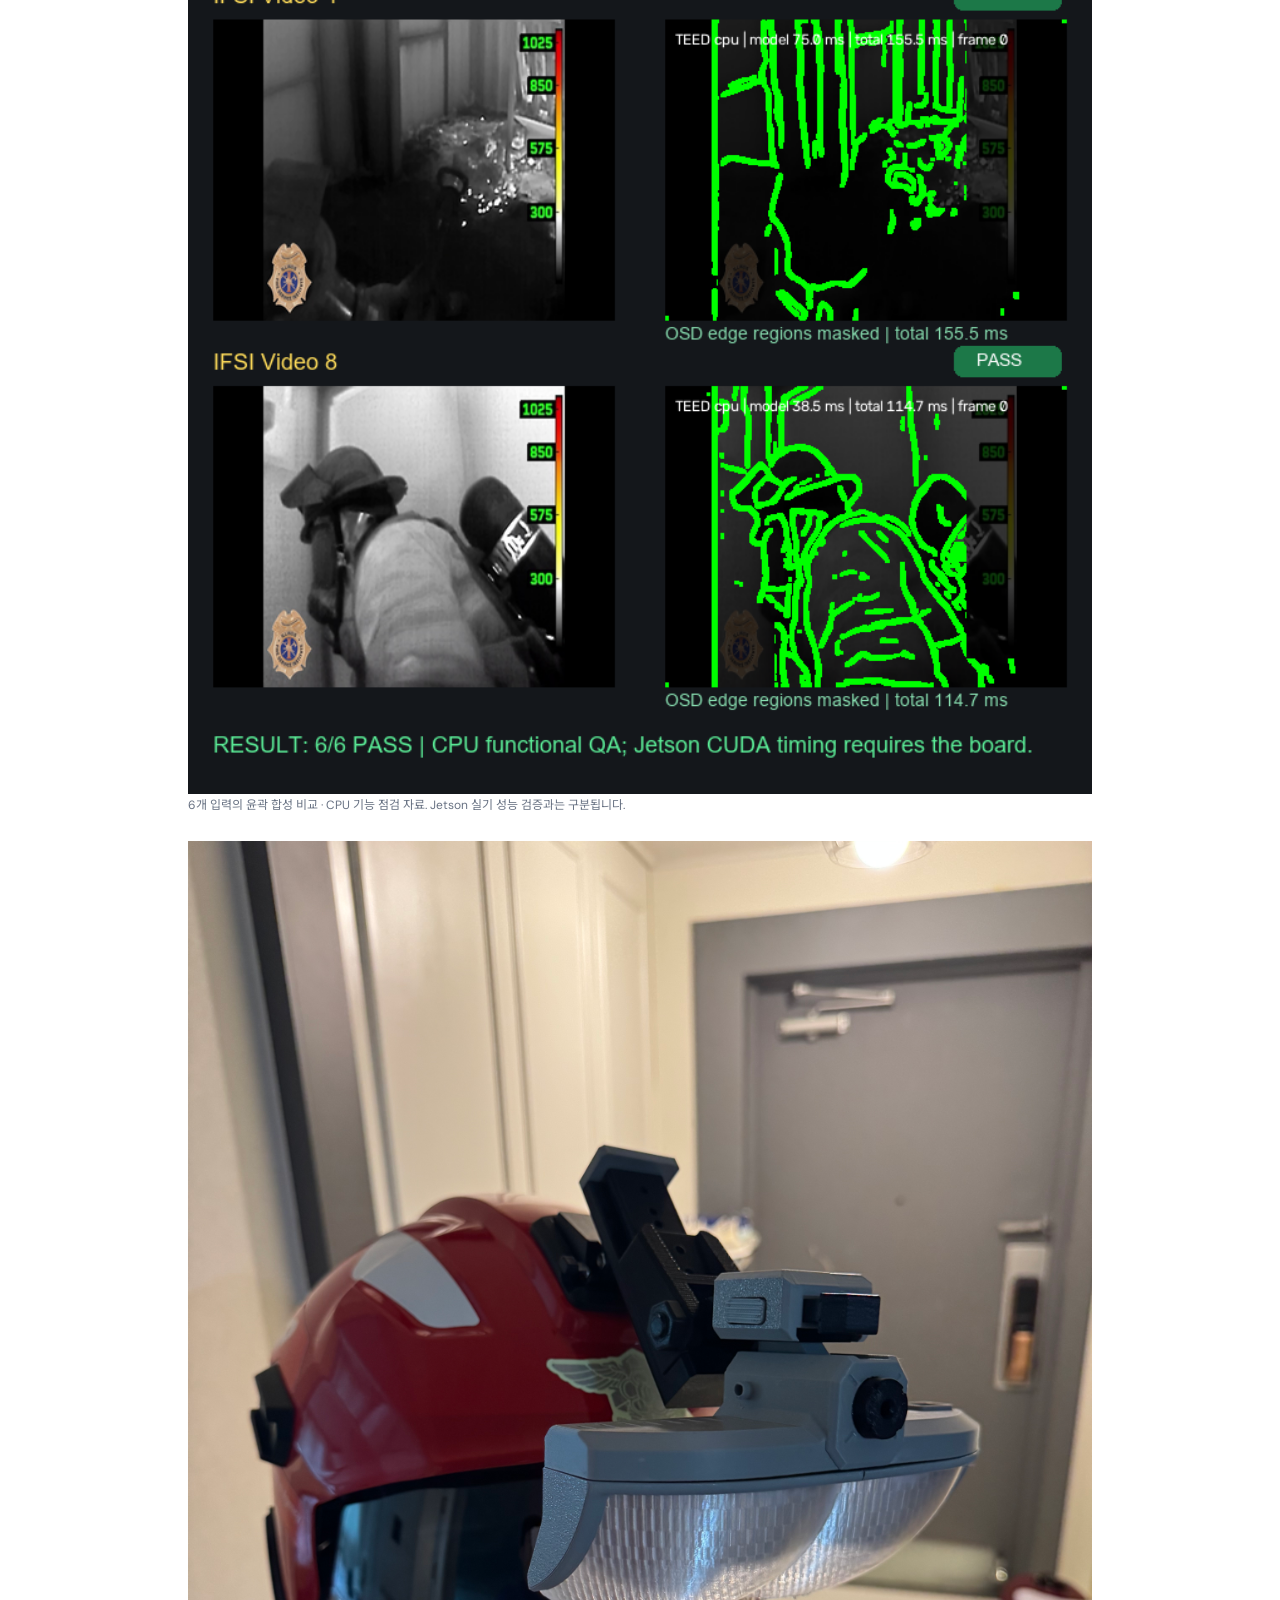
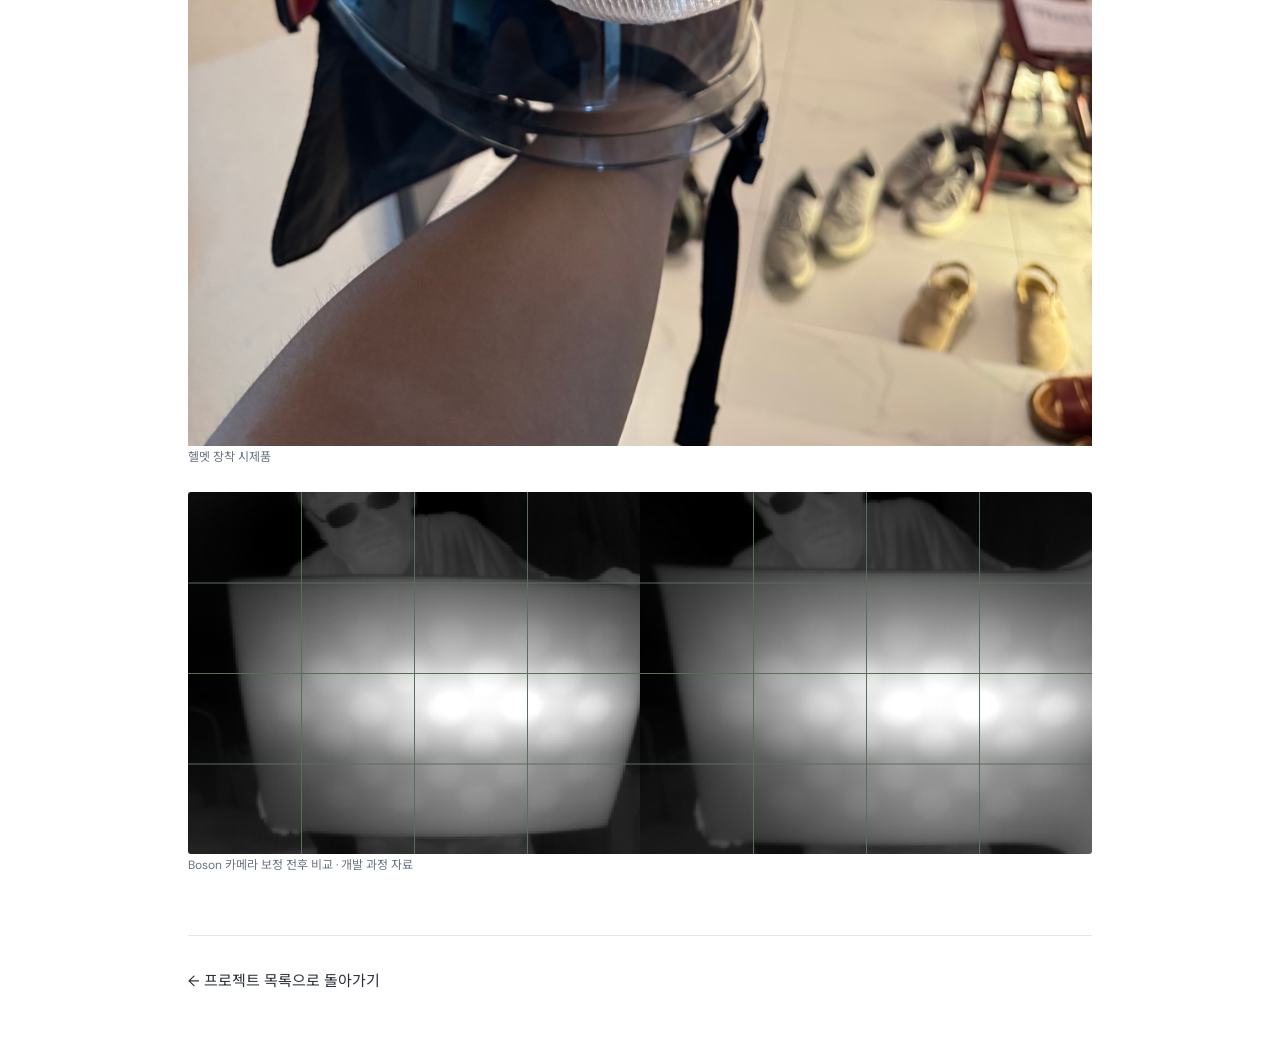
==== commit 4e35fbce: "Expand bilingual KAI archive media and refresh portfolio presentation" ====
--- a/project-firesight.html
+++ b/project-firesight.html
@@ -1 +1 @@
-<!doctype html><html lang="ko" data-lang="ko"><head><meta charset="utf-8"><meta name="viewport" content="width=device-width,initial-scale=1"><title>FiresightAR — Sihyeon Yu</title><link rel="stylesheet" href="style.css"><script src="app.js" defer></script></head><body><main class="case-study"><header><a href="index.html#project-firesight"><span class="i18n "><span lang="ko">← 프로젝트 목록</span><span lang="en">← All projects</span></span></a><div class="language" aria-label="Language"><button type="button" data-language="ko" aria-pressed="true">KO</button><span>/</span><button type="button" data-language="en" aria-pressed="false">EN</button></div></header><section class="case-hero"><span class="eyebrow">THERMAL VISION · AR · 2025 — PRESENT</span><h1 class="i18n "><span lang="ko">FiresightAR</span><span lang="en">FiresightAR</span></h1><p class="i18n case-subtitle"><span lang="ko">농연 속에서도 주변을 인식할 수 있도록.</span><span lang="en">Making surroundings legible in low visibility.</span></p><div class="case-cover firesight"><img src="assets/firesight-prototype.jpg" alt="FiresightAR" loading="lazy"></div></section><section><h2 class="i18n "><span lang="ko">프로젝트 개요 · 참여</span><span lang="en">Overview & contribution</span></h2><p class="i18n "><span lang="ko">소방관의 구조물·장애물 인식을 돕는 열화상 기반 AR 시스템. 센서 퓨전, 캘리브레이션, 컴퓨터 비전을 담당합니다.</span><span lang="en">A thermal-imaging AR system for firefighter situational awareness. My work focuses on sensor fusion, calibration, and computer vision.</span></p></section><section><h2 class="i18n "><span lang="ko">구현과 접근</span><span lang="en">Approach & implementation</span></h2><p class="i18n "><span lang="ko">열화상 영상의 대비 보정, TEED 기반 윤곽선 검출과 HUD 표시 파이프라인을 개발합니다. Boson 내부 캘리브레이션에서는 촬영·사진 선별·보정 계산·결과 비교 과정을 연결했습니다. 현재 시제품의 처리 성능과 실제 현장 사용성은 검증 중입니다. 중간평가 자료에서는 열화상·근적외선 영상과 전방 구조 윤곽을 Nreal Light AR 글래스로 출력하는 HUD 프로토타입을 소개했습니다. 팀은 국내외 소방대원 사용자 조사를 수행했으며, 통합 시제품과 윤곽·거리 정보 표시를 고도화하고 있습니다.</span><span lang="en">I develop a pipeline for thermal-image enhancement, TEED-based edge detection, and HUD visualization. The Boson intrinsic-calibration workflow connects capture, image selection, calibration, and result review. Runtime performance and field usability remain under evaluation. The interim project review documents a HUD prototype displaying thermal/near-infrared imagery and structural outlines through Nreal Light AR glasses. The team conducted firefighter user research in Korea and the US; integration and outline/distance visualization remain ongoing development work.</span></p></section><section><h2 class="i18n"><span lang="ko">윤곽선 인식과 HUD 파이프라인</span><span lang="en">Edge detection & HUD pipeline</span></h2><p class="i18n"><span lang="ko">소프트웨어는 카메라·이미지·영상 입력, 밝기·대비 보정, 사전학습된 TEED 모델의 윤곽선 추론, 후처리, HUD 출력을 연결합니다. Nano 경로는 입력을 320×240으로 축소하고 CLAHE로 대비를 보정한 뒤, 약한 경계를 제거하고 선 두께를 조절합니다. 고정 숫자·마크를 제외하고 어둡게 처리한 원본 위에 초록색 윤곽을 합성합니다.</span><span lang="en">The software connects camera, image, or video input to contrast enhancement, pretrained TEED edge inference, postprocessing, and HUD output. The Nano path resizes frames to 320×240, applies CLAHE, suppresses weak edges, and adjusts line thickness. Fixed numbers and logos are masked before green outlines are composited over a dimmed source image.</span></p><p class="i18n"><span lang="ko">입력 → 대비 보정 → TEED 추론 → 경계 정리 → HUD 표시</span><span lang="en">Input → Contrast enhancement → TEED inference → Edge cleanup → HUD</span></p><p class="i18n"><span lang="ko">Orin용 경로에는 짧은 경계 제거, 시간·윤곽 안정화, 원본의 고온 표시 색상 보존과 빨간 외곽선 합성 기능이 구현되어 있습니다. 결과는 이미지·영상과 FPS·지연시간 기록으로 확인할 수 있습니다.</span><span lang="en">The Orin path implements short-edge filtering, temporal and contour stabilization, preservation of the source’s hot-region display colors, and red contour overlays. Outputs include images, video, and FPS/latency records.</span></p></section><section><h2 class="i18n"><span lang="ko">열화상 데이터 수집과 품질 점검</span><span lang="en">Thermal capture & data quality</span></h2><p class="i18n"><span lang="ko">Boson 320 수집 도구는 flirpy를 통해 16-bit 원본 프레임을 TIFF로 보존합니다. 녹화 전 프레임 형식·크기를 확인하고 FFC를 제어하며, 타임스탬프·중복 프레임·카메라 움직임·이벤트 구간을 함께 기록합니다. 세션 점검, 카메라 위치 비교, 구간 정리, SHA-256 기반 보관 파일 검증까지 이어지는 수집 흐름을 구성합니다.</span><span lang="en">The Boson 320 capture tools preserve 16-bit raw frames as TIFF through flirpy. They check frame format and dimensions, control FFC, and record timestamps, duplicate frames, camera motion, and event intervals. The workflow includes session checks, camera-position comparisons, segment trimming, and SHA-256 verification of archived data.</span></p></section><section><h2 class="i18n"><span lang="ko">깊이 추정 실험</span><span lang="en">Depth-estimation experiments</span></h2><p class="i18n"><span lang="ko">열화상 단독 입력의 MonoTher-Depth와 AnyThermal + MiDaS, 열화상·레이더 결합 입력의 RIDERS를 비교하기 위한 실행 도구를 준비했습니다. 16-bit 입력의 정규화와 모델별 입력 변환, RIDERS 입력 준비·스케일 정렬을 다룹니다. 현재는 적용 가능성을 검토하는 단계이며, ROS 2 연결과 실시간 레이더 투영·Jetson 최적화는 후속 과제입니다.</span><span lang="en">The repository provides execution wrappers for MonoTher-Depth and AnyThermal + MiDaS with thermal-only input, and RIDERS with thermal/radar input. They cover 16-bit normalization, model-specific input conversion, and RIDERS input preparation and scale alignment. This work evaluates feasibility; ROS 2 integration, live radar projection, and Jetson optimization remain subsequent steps.</span></p></section><section><h2 class="i18n"><span lang="ko">검증 범위와 다음 단계</span><span lang="en">Validation scope & next steps</span></h2><p class="i18n"><span lang="ko">Fire360 열화상 HUD 영상으로 처리 과정을 재현했습니다. 이 입력은 온도를 직접 측정하는 방사형 데이터가 아닌 8-bit 표시 영상으로, 현재 MVP의 기능 범위는 화면 보정과 윤곽 시각화입니다. 온도 측정·화점 탐지·화재 위험도 판정은 수행하지 않습니다.</span><span lang="en">The processing pipeline has been reproduced on Fire360 thermal HUD video. These inputs are 8-bit display images rather than radiometric measurements. The MVP covers image enhancement and outline visualization; it does not measure temperature, detect fire sources, or assess fire risk.</span></p><p class="i18n"><span lang="ko">저장소에 기록된 Windows CPU 시험에서 고온 색상 보존·윤곽 안정화를 포함한 전체 처리율은 2.47–3.48 FPS였습니다. 이는 해당 PC와 영상 조건의 결과이며 15/30 FPS 목표를 충족하지 못했습니다. Jetson 실기 성능, 카메라부터 AR 화면까지의 지연, 현장 사용성은 추가 검증이 필요합니다. 다음 단계는 현장 데이터 기반 파인튜닝, HUD 개선과 장비 성능 검증입니다.</span><span lang="en">A documented Windows CPU benchmark achieved 2.47–3.48 FPS with hot-region color preservation and contour stabilization. This result is specific to the tested PC and videos and falls below the 15/30 FPS targets. Jetson hardware performance, camera-to-AR-display latency, and field usability require further validation. Next steps include fine-tuning on field data, HUD refinement, and hardware benchmarking.</span></p></section><section class="case-materials"><h2 class="i18n "><span lang="ko">시각자료 · 데모</span><span lang="en">Visuals & demo</span></h2><figure class="calibration"><img src="assets/thermal.png" alt="Boson calibration comparison" loading="lazy"><figcaption><span class="i18n "><span lang="ko">Boson 카메라 보정 전후 비교 · 개발 과정 자료</span><span lang="en">Boson calibration comparison · work in progress</span></span></figcaption></figure></section><footer><a href="index.html#project-firesight"><span class="i18n "><span lang="ko">← 프로젝트 목록으로 돌아가기</span><span lang="en">← Back to all projects</span></span></a></footer></main></body></html>+<!doctype html><html lang="ko" data-lang="ko"><head><meta charset="utf-8"><meta name="viewport" content="width=device-width,initial-scale=1"><title>FiresightAR — Sihyeon Yu</title><link rel="stylesheet" href="style.css"><script src="app.js" defer></script></head><body><main class="case-study"><header><a href="index.html#project-firesight"><span class="i18n "><span lang="ko">← 프로젝트 목록</span><span lang="en">← All projects</span></span></a><div class="language" aria-label="Language"><button type="button" data-language="ko" aria-pressed="true">KO</button><span>/</span><button type="button" data-language="en" aria-pressed="false">EN</button></div></header><section class="case-hero"><span class="eyebrow">THERMAL VISION · AR · 2025 — PRESENT</span><h1 class="i18n "><span lang="ko">FiresightAR</span><span lang="en">FiresightAR</span></h1><p class="i18n case-subtitle"><span lang="ko">농연 속에서도 주변을 인식할 수 있도록.</span><span lang="en">Making surroundings legible in low visibility.</span></p><div class="case-cover firesight"><img src="assets/firesight-hud.png" alt="FiresightAR" loading="lazy"></div></section><section><h2 class="i18n "><span lang="ko">프로젝트 개요 · 참여</span><span lang="en">Overview & contribution</span></h2><p class="i18n "><span lang="ko">소방관의 구조물·장애물 인식을 돕는 열화상 기반 AR 시스템. 센서 퓨전, 캘리브레이션, 컴퓨터 비전을 담당합니다.</span><span lang="en">A thermal-imaging AR system for firefighter situational awareness. My work focuses on sensor fusion, calibration, and computer vision.</span></p></section><section><h2 class="i18n "><span lang="ko">구현과 접근</span><span lang="en">Approach & implementation</span></h2><p class="i18n "><span lang="ko">열화상 영상의 대비 보정, TEED 기반 윤곽선 검출과 HUD 표시 파이프라인을 개발합니다. Boson 내부 캘리브레이션에서는 촬영·사진 선별·보정 계산·결과 비교 과정을 연결했습니다. 현재 시제품의 처리 성능과 실제 현장 사용성은 검증 중입니다. 중간평가 자료에서는 열화상·근적외선 영상과 전방 구조 윤곽을 Nreal Light AR 글래스로 출력하는 HUD 프로토타입을 소개했습니다. 팀은 국내외 소방대원 사용자 조사를 수행했으며, 통합 시제품과 윤곽·거리 정보 표시를 고도화하고 있습니다.</span><span lang="en">I develop a pipeline for thermal-image enhancement, TEED-based edge detection, and HUD visualization. The Boson intrinsic-calibration workflow connects capture, image selection, calibration, and result review. Runtime performance and field usability remain under evaluation. The interim project review documents a HUD prototype displaying thermal/near-infrared imagery and structural outlines through Nreal Light AR glasses. The team conducted firefighter user research in Korea and the US; integration and outline/distance visualization remain ongoing development work.</span></p></section><section><h2 class="i18n"><span lang="ko">윤곽선 인식과 HUD 파이프라인</span><span lang="en">Edge detection & HUD pipeline</span></h2><p class="i18n"><span lang="ko">소프트웨어는 카메라·이미지·영상 입력, 밝기·대비 보정, 사전학습된 TEED 모델의 윤곽선 추론, 후처리, HUD 출력을 연결합니다. Nano 경로는 입력을 320×240으로 축소하고 CLAHE로 대비를 보정한 뒤, 약한 경계를 제거하고 선 두께를 조절합니다. 고정 숫자·마크를 제외하고 어둡게 처리한 원본 위에 초록색 윤곽을 합성합니다.</span><span lang="en">The software connects camera, image, or video input to contrast enhancement, pretrained TEED edge inference, postprocessing, and HUD output. The Nano path resizes frames to 320×240, applies CLAHE, suppresses weak edges, and adjusts line thickness. Fixed numbers and logos are masked before green outlines are composited over a dimmed source image.</span></p><p class="i18n"><span lang="ko">입력 → 대비 보정 → TEED 추론 → 경계 정리 → HUD 표시</span><span lang="en">Input → Contrast enhancement → TEED inference → Edge cleanup → HUD</span></p><p class="i18n"><span lang="ko">Orin용 경로에는 짧은 경계 제거, 시간·윤곽 안정화, 원본의 고온 표시 색상 보존과 빨간 외곽선 합성 기능이 구현되어 있습니다. 결과는 이미지·영상과 FPS·지연시간 기록으로 확인할 수 있습니다.</span><span lang="en">The Orin path implements short-edge filtering, temporal and contour stabilization, preservation of the source’s hot-region display colors, and red contour overlays. Outputs include images, video, and FPS/latency records.</span></p></section><section><h2 class="i18n"><span lang="ko">열화상 데이터 수집과 품질 점검</span><span lang="en">Thermal capture & data quality</span></h2><p class="i18n"><span lang="ko">Boson 320 수집 도구는 flirpy를 통해 16-bit 원본 프레임을 TIFF로 보존합니다. 녹화 전 프레임 형식·크기를 확인하고 FFC를 제어하며, 타임스탬프·중복 프레임·카메라 움직임·이벤트 구간을 함께 기록합니다. 세션 점검, 카메라 위치 비교, 구간 정리, SHA-256 기반 보관 파일 검증까지 이어지는 수집 흐름을 구성합니다.</span><span lang="en">The Boson 320 capture tools preserve 16-bit raw frames as TIFF through flirpy. They check frame format and dimensions, control FFC, and record timestamps, duplicate frames, camera motion, and event intervals. The workflow includes session checks, camera-position comparisons, segment trimming, and SHA-256 verification of archived data.</span></p></section><section><h2 class="i18n"><span lang="ko">깊이 추정 실험</span><span lang="en">Depth-estimation experiments</span></h2><p class="i18n"><span lang="ko">열화상 단독 입력의 MonoTher-Depth와 AnyThermal + MiDaS, 열화상·레이더 결합 입력의 RIDERS를 비교하기 위한 실행 도구를 준비했습니다. 16-bit 입력의 정규화와 모델별 입력 변환, RIDERS 입력 준비·스케일 정렬을 다룹니다. 현재는 적용 가능성을 검토하는 단계이며, ROS 2 연결과 실시간 레이더 투영·Jetson 최적화는 후속 과제입니다.</span><span lang="en">The repository provides execution wrappers for MonoTher-Depth and AnyThermal + MiDaS with thermal-only input, and RIDERS with thermal/radar input. They cover 16-bit normalization, model-specific input conversion, and RIDERS input preparation and scale alignment. This work evaluates feasibility; ROS 2 integration, live radar projection, and Jetson optimization remain subsequent steps.</span></p></section><section><h2 class="i18n"><span lang="ko">검증 범위와 다음 단계</span><span lang="en">Validation scope & next steps</span></h2><p class="i18n"><span lang="ko">Fire360 열화상 HUD 영상으로 처리 과정을 재현했습니다. 이 입력은 온도를 직접 측정하는 방사형 데이터가 아닌 8-bit 표시 영상으로, 현재 MVP의 기능 범위는 화면 보정과 윤곽 시각화입니다. 온도 측정·화점 탐지·화재 위험도 판정은 수행하지 않습니다.</span><span lang="en">The processing pipeline has been reproduced on Fire360 thermal HUD video. These inputs are 8-bit display images rather than radiometric measurements. The MVP covers image enhancement and outline visualization; it does not measure temperature, detect fire sources, or assess fire risk.</span></p><p class="i18n"><span lang="ko">저장소에 기록된 Windows CPU 시험에서 고온 색상 보존·윤곽 안정화를 포함한 전체 처리율은 2.47–3.48 FPS였습니다. 이는 해당 PC와 영상 조건의 결과이며 15/30 FPS 목표를 충족하지 못했습니다. Jetson 실기 성능, 카메라부터 AR 화면까지의 지연, 현장 사용성은 추가 검증이 필요합니다. 다음 단계는 현장 데이터 기반 파인튜닝, HUD 개선과 장비 성능 검증입니다.</span><span lang="en">A documented Windows CPU benchmark achieved 2.47–3.48 FPS with hot-region color preservation and contour stabilization. This result is specific to the tested PC and videos and falls below the 15/30 FPS targets. Jetson hardware performance, camera-to-AR-display latency, and field usability require further validation. Next steps include fine-tuning on field data, HUD refinement, and hardware benchmarking.</span></p></section><section class="case-materials"><h2 class="i18n "><span lang="ko">시각자료 · 데모</span><span lang="en">Visuals & demo</span></h2><figure><img src="assets/firesight-hud-stages.png" alt="Thermal input, contrast enhancement, TEED edges, and HUD output" loading="lazy"><figcaption><span class="i18n"><span lang="ko">Fire360·IFSI 영상의 실제 처리 결과: 원본 → 대비 보정 → TEED → 후처리 HUD. PC에서 재현한 출력입니다.</span><span lang="en">Actual Fire360/IFSI processing: input → contrast enhancement → TEED → postprocessed HUD. Reproduced on a PC.</span></span></figcaption></figure><figure><img src="assets/firesight-hud-validation.png" alt="Fire360 source images and TEED edge overlays" loading="lazy"><figcaption><span class="i18n"><span lang="ko">6개 입력의 윤곽 합성 비교 · CPU 기능 점검 자료. Jetson 실기 성능 검증과는 구분됩니다.</span><span lang="en">Edge-overlay comparisons across six inputs · CPU functional QA, distinct from Jetson hardware benchmarking.</span></span></figcaption></figure><figure><img src="assets/firesight-prototype.jpg" alt="FiresightAR helmet-mounted prototype" loading="lazy"><figcaption><span class="i18n"><span lang="ko">헬멧 장착 시제품</span><span lang="en">Helmet-mounted prototype</span></span></figcaption></figure><figure class="calibration"><img src="assets/thermal.png" alt="Boson calibration comparison" loading="lazy"><figcaption><span class="i18n "><span lang="ko">Boson 카메라 보정 전후 비교 · 개발 과정 자료</span><span lang="en">Boson calibration comparison · work in progress</span></span></figcaption></figure></section><footer><a href="index.html#project-firesight"><span class="i18n "><span lang="ko">← 프로젝트 목록으로 돌아가기</span><span lang="en">← Back to all projects</span></span></a></footer></main></body></html>
--- a/style.css
+++ b/style.css
@@ -16,3 +16,7 @@
 header:has(>.language:only-child){justify-content:flex-end}.intro-label[hidden]{display:none}
 
 .intro em{color:#4198c5}
+
+.award-facts{margin:12px 0 14px;font-size:12px}.award-facts>div{display:grid;grid-template-columns:105px 1fr;gap:12px;margin:7px 0}.award-facts dt{font-weight:500;color:#596675}.award-facts dd{margin:0;color:var(--ink)}@media(max-width:760px){.award-facts>div{grid-template-columns:1fr;gap:1px;margin:12px 0}.award-facts dt{font-size:10px;color:var(--muted)}}
+
+.project-image.firesight,.case-cover.firesight{background:#050505}.project-image.firesight img,.case-cover.firesight img{object-fit:contain;object-position:center}
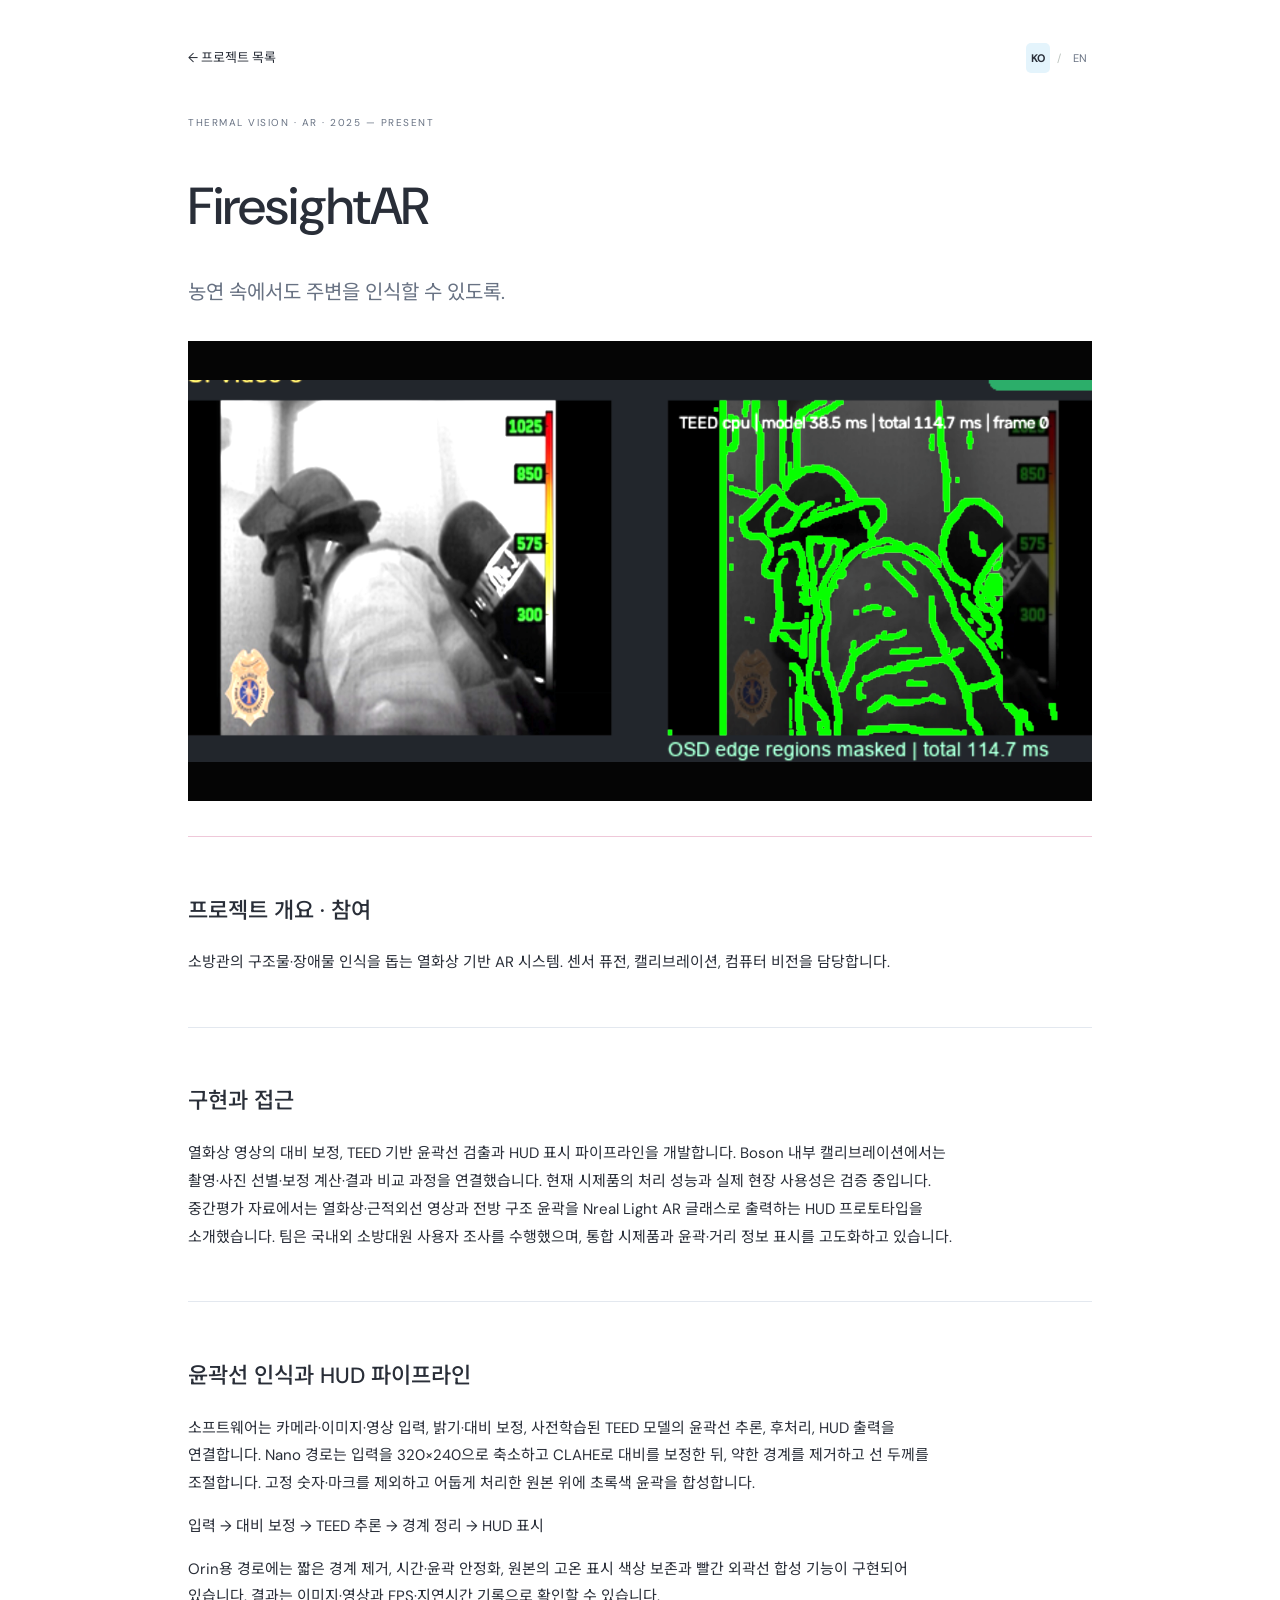
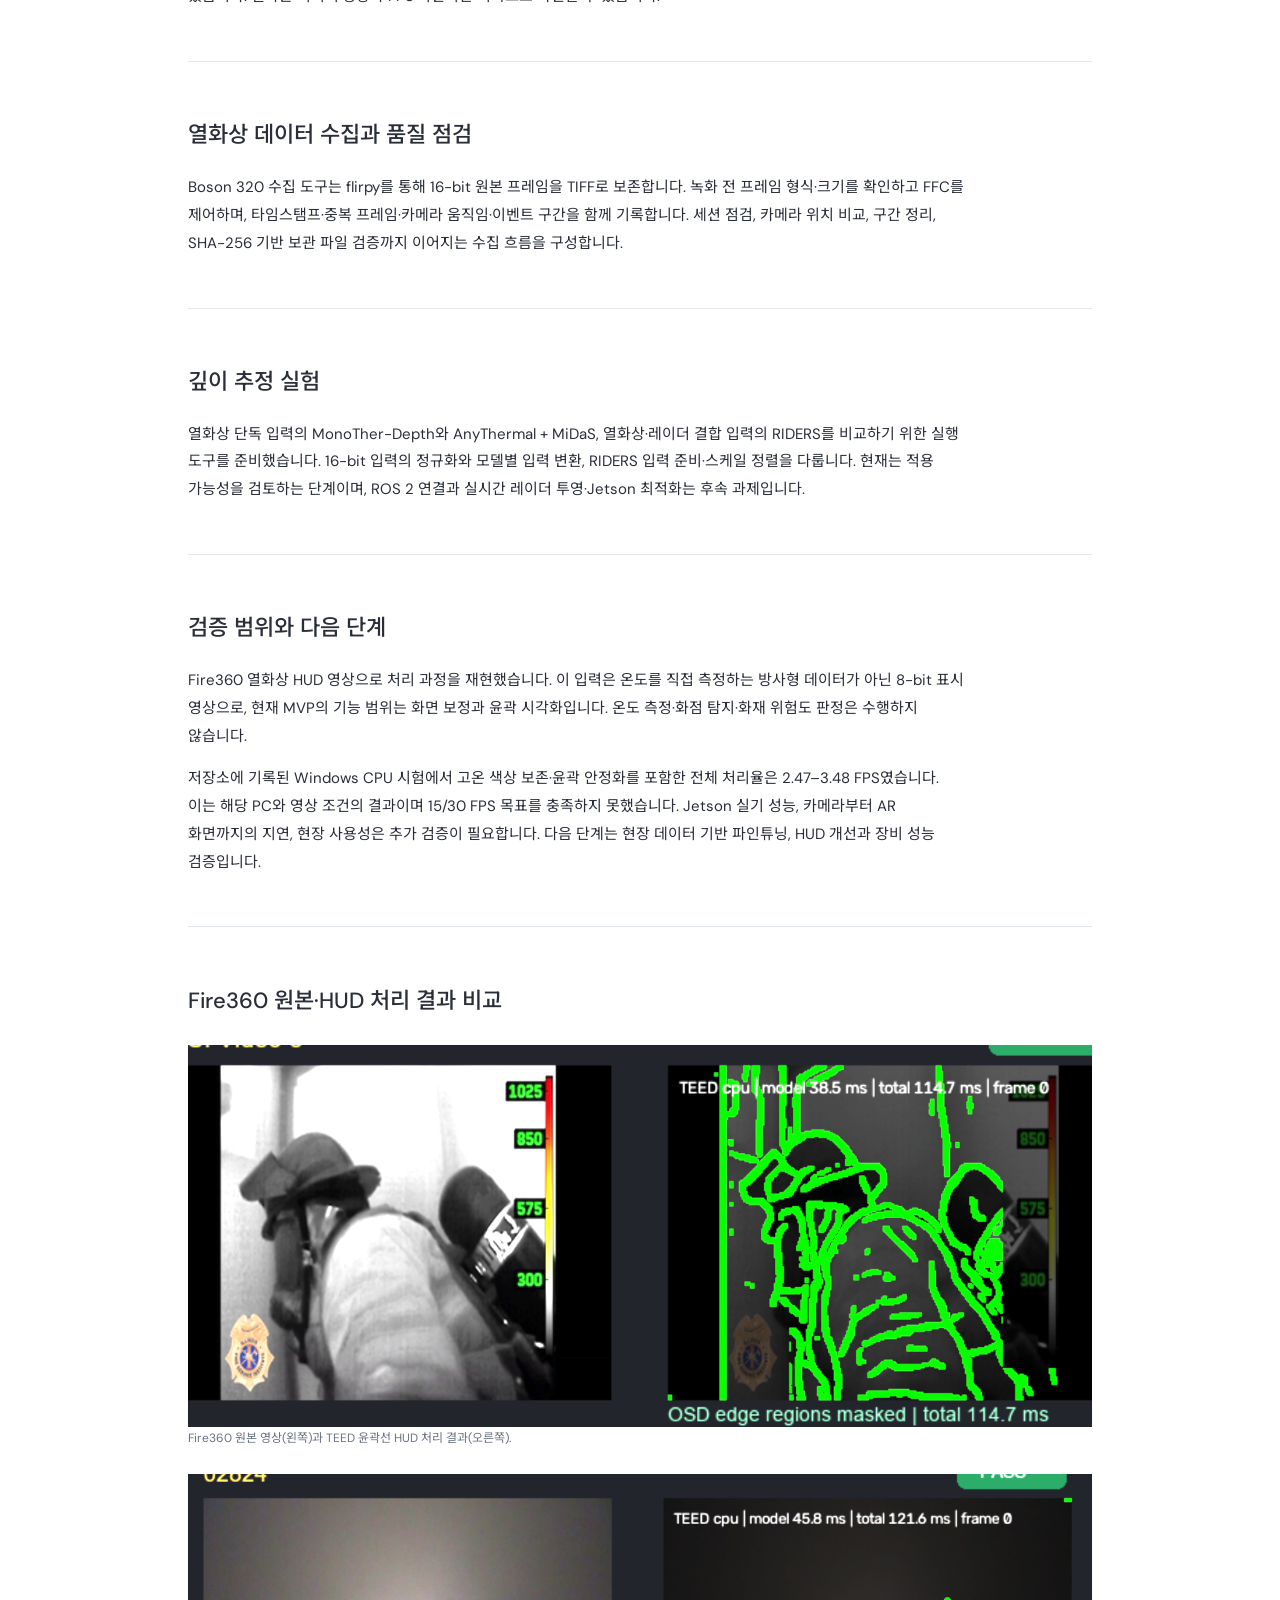
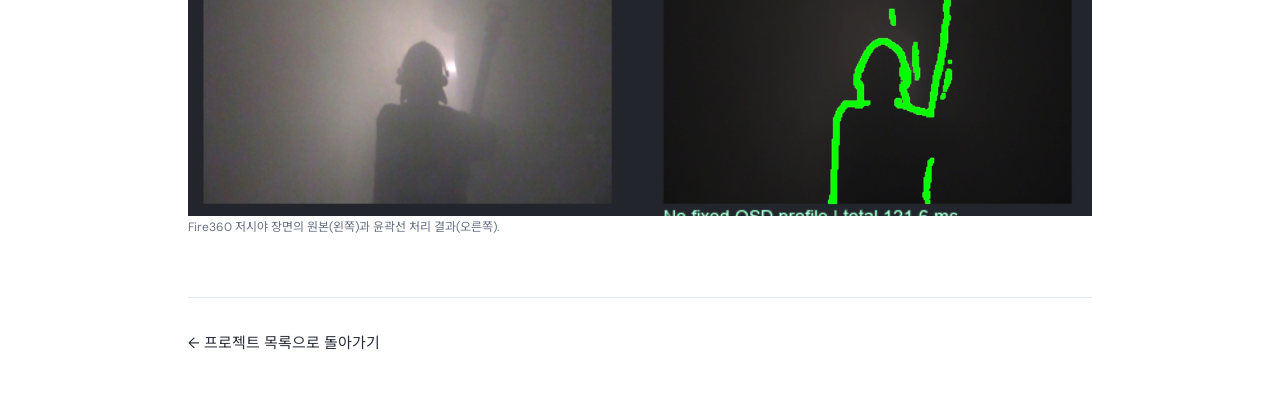
==== commit 03bda975: "Use selected Fire360 comparisons and complete navigation labels" ====
--- a/project-firesight.html
+++ b/project-firesight.html
@@ -1 +1 @@
-<!doctype html><html lang="ko" data-lang="ko"><head><meta charset="utf-8"><meta name="viewport" content="width=device-width,initial-scale=1"><title>FiresightAR — Sihyeon Yu</title><link rel="stylesheet" href="style.css"><script src="app.js" defer></script></head><body><main class="case-study"><header><a href="index.html#project-firesight"><span class="i18n "><span lang="ko">← 프로젝트 목록</span><span lang="en">← All projects</span></span></a><div class="language" aria-label="Language"><button type="button" data-language="ko" aria-pressed="true">KO</button><span>/</span><button type="button" data-language="en" aria-pressed="false">EN</button></div></header><section class="case-hero"><span class="eyebrow">THERMAL VISION · AR · 2025 — PRESENT</span><h1 class="i18n "><span lang="ko">FiresightAR</span><span lang="en">FiresightAR</span></h1><p class="i18n case-subtitle"><span lang="ko">농연 속에서도 주변을 인식할 수 있도록.</span><span lang="en">Making surroundings legible in low visibility.</span></p><div class="case-cover firesight"><img src="assets/firesight-hud.png" alt="FiresightAR" loading="lazy"></div></section><section><h2 class="i18n "><span lang="ko">프로젝트 개요 · 참여</span><span lang="en">Overview & contribution</span></h2><p class="i18n "><span lang="ko">소방관의 구조물·장애물 인식을 돕는 열화상 기반 AR 시스템. 센서 퓨전, 캘리브레이션, 컴퓨터 비전을 담당합니다.</span><span lang="en">A thermal-imaging AR system for firefighter situational awareness. My work focuses on sensor fusion, calibration, and computer vision.</span></p></section><section><h2 class="i18n "><span lang="ko">구현과 접근</span><span lang="en">Approach & implementation</span></h2><p class="i18n "><span lang="ko">열화상 영상의 대비 보정, TEED 기반 윤곽선 검출과 HUD 표시 파이프라인을 개발합니다. Boson 내부 캘리브레이션에서는 촬영·사진 선별·보정 계산·결과 비교 과정을 연결했습니다. 현재 시제품의 처리 성능과 실제 현장 사용성은 검증 중입니다. 중간평가 자료에서는 열화상·근적외선 영상과 전방 구조 윤곽을 Nreal Light AR 글래스로 출력하는 HUD 프로토타입을 소개했습니다. 팀은 국내외 소방대원 사용자 조사를 수행했으며, 통합 시제품과 윤곽·거리 정보 표시를 고도화하고 있습니다.</span><span lang="en">I develop a pipeline for thermal-image enhancement, TEED-based edge detection, and HUD visualization. The Boson intrinsic-calibration workflow connects capture, image selection, calibration, and result review. Runtime performance and field usability remain under evaluation. The interim project review documents a HUD prototype displaying thermal/near-infrared imagery and structural outlines through Nreal Light AR glasses. The team conducted firefighter user research in Korea and the US; integration and outline/distance visualization remain ongoing development work.</span></p></section><section><h2 class="i18n"><span lang="ko">윤곽선 인식과 HUD 파이프라인</span><span lang="en">Edge detection & HUD pipeline</span></h2><p class="i18n"><span lang="ko">소프트웨어는 카메라·이미지·영상 입력, 밝기·대비 보정, 사전학습된 TEED 모델의 윤곽선 추론, 후처리, HUD 출력을 연결합니다. Nano 경로는 입력을 320×240으로 축소하고 CLAHE로 대비를 보정한 뒤, 약한 경계를 제거하고 선 두께를 조절합니다. 고정 숫자·마크를 제외하고 어둡게 처리한 원본 위에 초록색 윤곽을 합성합니다.</span><span lang="en">The software connects camera, image, or video input to contrast enhancement, pretrained TEED edge inference, postprocessing, and HUD output. The Nano path resizes frames to 320×240, applies CLAHE, suppresses weak edges, and adjusts line thickness. Fixed numbers and logos are masked before green outlines are composited over a dimmed source image.</span></p><p class="i18n"><span lang="ko">입력 → 대비 보정 → TEED 추론 → 경계 정리 → HUD 표시</span><span lang="en">Input → Contrast enhancement → TEED inference → Edge cleanup → HUD</span></p><p class="i18n"><span lang="ko">Orin용 경로에는 짧은 경계 제거, 시간·윤곽 안정화, 원본의 고온 표시 색상 보존과 빨간 외곽선 합성 기능이 구현되어 있습니다. 결과는 이미지·영상과 FPS·지연시간 기록으로 확인할 수 있습니다.</span><span lang="en">The Orin path implements short-edge filtering, temporal and contour stabilization, preservation of the source’s hot-region display colors, and red contour overlays. Outputs include images, video, and FPS/latency records.</span></p></section><section><h2 class="i18n"><span lang="ko">열화상 데이터 수집과 품질 점검</span><span lang="en">Thermal capture & data quality</span></h2><p class="i18n"><span lang="ko">Boson 320 수집 도구는 flirpy를 통해 16-bit 원본 프레임을 TIFF로 보존합니다. 녹화 전 프레임 형식·크기를 확인하고 FFC를 제어하며, 타임스탬프·중복 프레임·카메라 움직임·이벤트 구간을 함께 기록합니다. 세션 점검, 카메라 위치 비교, 구간 정리, SHA-256 기반 보관 파일 검증까지 이어지는 수집 흐름을 구성합니다.</span><span lang="en">The Boson 320 capture tools preserve 16-bit raw frames as TIFF through flirpy. They check frame format and dimensions, control FFC, and record timestamps, duplicate frames, camera motion, and event intervals. The workflow includes session checks, camera-position comparisons, segment trimming, and SHA-256 verification of archived data.</span></p></section><section><h2 class="i18n"><span lang="ko">깊이 추정 실험</span><span lang="en">Depth-estimation experiments</span></h2><p class="i18n"><span lang="ko">열화상 단독 입력의 MonoTher-Depth와 AnyThermal + MiDaS, 열화상·레이더 결합 입력의 RIDERS를 비교하기 위한 실행 도구를 준비했습니다. 16-bit 입력의 정규화와 모델별 입력 변환, RIDERS 입력 준비·스케일 정렬을 다룹니다. 현재는 적용 가능성을 검토하는 단계이며, ROS 2 연결과 실시간 레이더 투영·Jetson 최적화는 후속 과제입니다.</span><span lang="en">The repository provides execution wrappers for MonoTher-Depth and AnyThermal + MiDaS with thermal-only input, and RIDERS with thermal/radar input. They cover 16-bit normalization, model-specific input conversion, and RIDERS input preparation and scale alignment. This work evaluates feasibility; ROS 2 integration, live radar projection, and Jetson optimization remain subsequent steps.</span></p></section><section><h2 class="i18n"><span lang="ko">검증 범위와 다음 단계</span><span lang="en">Validation scope & next steps</span></h2><p class="i18n"><span lang="ko">Fire360 열화상 HUD 영상으로 처리 과정을 재현했습니다. 이 입력은 온도를 직접 측정하는 방사형 데이터가 아닌 8-bit 표시 영상으로, 현재 MVP의 기능 범위는 화면 보정과 윤곽 시각화입니다. 온도 측정·화점 탐지·화재 위험도 판정은 수행하지 않습니다.</span><span lang="en">The processing pipeline has been reproduced on Fire360 thermal HUD video. These inputs are 8-bit display images rather than radiometric measurements. The MVP covers image enhancement and outline visualization; it does not measure temperature, detect fire sources, or assess fire risk.</span></p><p class="i18n"><span lang="ko">저장소에 기록된 Windows CPU 시험에서 고온 색상 보존·윤곽 안정화를 포함한 전체 처리율은 2.47–3.48 FPS였습니다. 이는 해당 PC와 영상 조건의 결과이며 15/30 FPS 목표를 충족하지 못했습니다. Jetson 실기 성능, 카메라부터 AR 화면까지의 지연, 현장 사용성은 추가 검증이 필요합니다. 다음 단계는 현장 데이터 기반 파인튜닝, HUD 개선과 장비 성능 검증입니다.</span><span lang="en">A documented Windows CPU benchmark achieved 2.47–3.48 FPS with hot-region color preservation and contour stabilization. This result is specific to the tested PC and videos and falls below the 15/30 FPS targets. Jetson hardware performance, camera-to-AR-display latency, and field usability require further validation. Next steps include fine-tuning on field data, HUD refinement, and hardware benchmarking.</span></p></section><section class="case-materials"><h2 class="i18n "><span lang="ko">시각자료 · 데모</span><span lang="en">Visuals & demo</span></h2><figure><img src="assets/firesight-hud-stages.png" alt="Thermal input, contrast enhancement, TEED edges, and HUD output" loading="lazy"><figcaption><span class="i18n"><span lang="ko">Fire360·IFSI 영상의 실제 처리 결과: 원본 → 대비 보정 → TEED → 후처리 HUD. PC에서 재현한 출력입니다.</span><span lang="en">Actual Fire360/IFSI processing: input → contrast enhancement → TEED → postprocessed HUD. Reproduced on a PC.</span></span></figcaption></figure><figure><img src="assets/firesight-hud-validation.png" alt="Fire360 source images and TEED edge overlays" loading="lazy"><figcaption><span class="i18n"><span lang="ko">6개 입력의 윤곽 합성 비교 · CPU 기능 점검 자료. Jetson 실기 성능 검증과는 구분됩니다.</span><span lang="en">Edge-overlay comparisons across six inputs · CPU functional QA, distinct from Jetson hardware benchmarking.</span></span></figcaption></figure><figure><img src="assets/firesight-prototype.jpg" alt="FiresightAR helmet-mounted prototype" loading="lazy"><figcaption><span class="i18n"><span lang="ko">헬멧 장착 시제품</span><span lang="en">Helmet-mounted prototype</span></span></figcaption></figure><figure class="calibration"><img src="assets/thermal.png" alt="Boson calibration comparison" loading="lazy"><figcaption><span class="i18n "><span lang="ko">Boson 카메라 보정 전후 비교 · 개발 과정 자료</span><span lang="en">Boson calibration comparison · work in progress</span></span></figcaption></figure></section><footer><a href="index.html#project-firesight"><span class="i18n "><span lang="ko">← 프로젝트 목록으로 돌아가기</span><span lang="en">← Back to all projects</span></span></a></footer></main></body></html>+<!doctype html><html lang="ko" data-lang="ko"><head><meta charset="utf-8"><meta name="viewport" content="width=device-width,initial-scale=1"><title>FiresightAR — Sihyeon Yu</title><link rel="stylesheet" href="style.css"><script src="app.js" defer></script></head><body><main class="case-study"><header><a href="index.html#project-firesight"><span class="i18n "><span lang="ko">← 프로젝트 목록</span><span lang="en">← All projects</span></span></a><div class="language" aria-label="Language"><button type="button" data-language="ko" aria-pressed="true">KO</button><span>/</span><button type="button" data-language="en" aria-pressed="false">EN</button></div></header><section class="case-hero"><span class="eyebrow">THERMAL VISION · AR · 2025 — PRESENT</span><h1 class="i18n "><span lang="ko">FiresightAR</span><span lang="en">FiresightAR</span></h1><p class="i18n case-subtitle"><span lang="ko">농연 속에서도 주변을 인식할 수 있도록.</span><span lang="en">Making surroundings legible in low visibility.</span></p><div class="case-cover firesight"><img src="assets/firesight-fire360-1.png" alt="FiresightAR" loading="lazy"></div></section><section><h2 class="i18n "><span lang="ko">프로젝트 개요 · 참여</span><span lang="en">Overview & contribution</span></h2><p class="i18n "><span lang="ko">소방관의 구조물·장애물 인식을 돕는 열화상 기반 AR 시스템. 센서 퓨전, 캘리브레이션, 컴퓨터 비전을 담당합니다.</span><span lang="en">A thermal-imaging AR system for firefighter situational awareness. My work focuses on sensor fusion, calibration, and computer vision.</span></p></section><section><h2 class="i18n "><span lang="ko">구현과 접근</span><span lang="en">Approach & implementation</span></h2><p class="i18n "><span lang="ko">열화상 영상의 대비 보정, TEED 기반 윤곽선 검출과 HUD 표시 파이프라인을 개발합니다. Boson 내부 캘리브레이션에서는 촬영·사진 선별·보정 계산·결과 비교 과정을 연결했습니다. 현재 시제품의 처리 성능과 실제 현장 사용성은 검증 중입니다. 중간평가 자료에서는 열화상·근적외선 영상과 전방 구조 윤곽을 Nreal Light AR 글래스로 출력하는 HUD 프로토타입을 소개했습니다. 팀은 국내외 소방대원 사용자 조사를 수행했으며, 통합 시제품과 윤곽·거리 정보 표시를 고도화하고 있습니다.</span><span lang="en">I develop a pipeline for thermal-image enhancement, TEED-based edge detection, and HUD visualization. The Boson intrinsic-calibration workflow connects capture, image selection, calibration, and result review. Runtime performance and field usability remain under evaluation. The interim project review documents a HUD prototype displaying thermal/near-infrared imagery and structural outlines through Nreal Light AR glasses. The team conducted firefighter user research in Korea and the US; integration and outline/distance visualization remain ongoing development work.</span></p></section><section><h2 class="i18n"><span lang="ko">윤곽선 인식과 HUD 파이프라인</span><span lang="en">Edge detection & HUD pipeline</span></h2><p class="i18n"><span lang="ko">소프트웨어는 카메라·이미지·영상 입력, 밝기·대비 보정, 사전학습된 TEED 모델의 윤곽선 추론, 후처리, HUD 출력을 연결합니다. Nano 경로는 입력을 320×240으로 축소하고 CLAHE로 대비를 보정한 뒤, 약한 경계를 제거하고 선 두께를 조절합니다. 고정 숫자·마크를 제외하고 어둡게 처리한 원본 위에 초록색 윤곽을 합성합니다.</span><span lang="en">The software connects camera, image, or video input to contrast enhancement, pretrained TEED edge inference, postprocessing, and HUD output. The Nano path resizes frames to 320×240, applies CLAHE, suppresses weak edges, and adjusts line thickness. Fixed numbers and logos are masked before green outlines are composited over a dimmed source image.</span></p><p class="i18n"><span lang="ko">입력 → 대비 보정 → TEED 추론 → 경계 정리 → HUD 표시</span><span lang="en">Input → Contrast enhancement → TEED inference → Edge cleanup → HUD</span></p><p class="i18n"><span lang="ko">Orin용 경로에는 짧은 경계 제거, 시간·윤곽 안정화, 원본의 고온 표시 색상 보존과 빨간 외곽선 합성 기능이 구현되어 있습니다. 결과는 이미지·영상과 FPS·지연시간 기록으로 확인할 수 있습니다.</span><span lang="en">The Orin path implements short-edge filtering, temporal and contour stabilization, preservation of the source’s hot-region display colors, and red contour overlays. Outputs include images, video, and FPS/latency records.</span></p></section><section><h2 class="i18n"><span lang="ko">열화상 데이터 수집과 품질 점검</span><span lang="en">Thermal capture & data quality</span></h2><p class="i18n"><span lang="ko">Boson 320 수집 도구는 flirpy를 통해 16-bit 원본 프레임을 TIFF로 보존합니다. 녹화 전 프레임 형식·크기를 확인하고 FFC를 제어하며, 타임스탬프·중복 프레임·카메라 움직임·이벤트 구간을 함께 기록합니다. 세션 점검, 카메라 위치 비교, 구간 정리, SHA-256 기반 보관 파일 검증까지 이어지는 수집 흐름을 구성합니다.</span><span lang="en">The Boson 320 capture tools preserve 16-bit raw frames as TIFF through flirpy. They check frame format and dimensions, control FFC, and record timestamps, duplicate frames, camera motion, and event intervals. The workflow includes session checks, camera-position comparisons, segment trimming, and SHA-256 verification of archived data.</span></p></section><section><h2 class="i18n"><span lang="ko">깊이 추정 실험</span><span lang="en">Depth-estimation experiments</span></h2><p class="i18n"><span lang="ko">열화상 단독 입력의 MonoTher-Depth와 AnyThermal + MiDaS, 열화상·레이더 결합 입력의 RIDERS를 비교하기 위한 실행 도구를 준비했습니다. 16-bit 입력의 정규화와 모델별 입력 변환, RIDERS 입력 준비·스케일 정렬을 다룹니다. 현재는 적용 가능성을 검토하는 단계이며, ROS 2 연결과 실시간 레이더 투영·Jetson 최적화는 후속 과제입니다.</span><span lang="en">The repository provides execution wrappers for MonoTher-Depth and AnyThermal + MiDaS with thermal-only input, and RIDERS with thermal/radar input. They cover 16-bit normalization, model-specific input conversion, and RIDERS input preparation and scale alignment. This work evaluates feasibility; ROS 2 integration, live radar projection, and Jetson optimization remain subsequent steps.</span></p></section><section><h2 class="i18n"><span lang="ko">검증 범위와 다음 단계</span><span lang="en">Validation scope & next steps</span></h2><p class="i18n"><span lang="ko">Fire360 열화상 HUD 영상으로 처리 과정을 재현했습니다. 이 입력은 온도를 직접 측정하는 방사형 데이터가 아닌 8-bit 표시 영상으로, 현재 MVP의 기능 범위는 화면 보정과 윤곽 시각화입니다. 온도 측정·화점 탐지·화재 위험도 판정은 수행하지 않습니다.</span><span lang="en">The processing pipeline has been reproduced on Fire360 thermal HUD video. These inputs are 8-bit display images rather than radiometric measurements. The MVP covers image enhancement and outline visualization; it does not measure temperature, detect fire sources, or assess fire risk.</span></p><p class="i18n"><span lang="ko">저장소에 기록된 Windows CPU 시험에서 고온 색상 보존·윤곽 안정화를 포함한 전체 처리율은 2.47–3.48 FPS였습니다. 이는 해당 PC와 영상 조건의 결과이며 15/30 FPS 목표를 충족하지 못했습니다. Jetson 실기 성능, 카메라부터 AR 화면까지의 지연, 현장 사용성은 추가 검증이 필요합니다. 다음 단계는 현장 데이터 기반 파인튜닝, HUD 개선과 장비 성능 검증입니다.</span><span lang="en">A documented Windows CPU benchmark achieved 2.47–3.48 FPS with hot-region color preservation and contour stabilization. This result is specific to the tested PC and videos and falls below the 15/30 FPS targets. Jetson hardware performance, camera-to-AR-display latency, and field usability require further validation. Next steps include fine-tuning on field data, HUD refinement, and hardware benchmarking.</span></p></section><section class="case-materials"><h2 class="i18n"><span lang="ko">Fire360 원본·HUD 처리 결과 비교</span><span lang="en">Fire360 input &amp; HUD output comparison</span></h2><figure><img src="assets/firesight-fire360-1.png" alt="Fire360 input and TEED HUD output comparison 1" loading="lazy"><figcaption><span class="i18n"><span lang="ko">Fire360 원본 영상(왼쪽)과 TEED 윤곽선 HUD 처리 결과(오른쪽).</span><span lang="en">Fire360 source image (left) and TEED edge-based HUD output (right).</span></span></figcaption></figure><figure><img src="assets/firesight-fire360-2.png" alt="Fire360 input and TEED HUD output comparison 2" loading="lazy"><figcaption><span class="i18n"><span lang="ko">Fire360 저시야 장면의 원본(왼쪽)과 윤곽선 처리 결과(오른쪽).</span><span lang="en">Fire360 low-visibility source image (left) and edge-processing result (right).</span></span></figcaption></figure></section><footer><a href="index.html#project-firesight"><span class="i18n "><span lang="ko">← 프로젝트 목록으로 돌아가기</span><span lang="en">← Back to all projects</span></span></a></footer></main></body></html>
